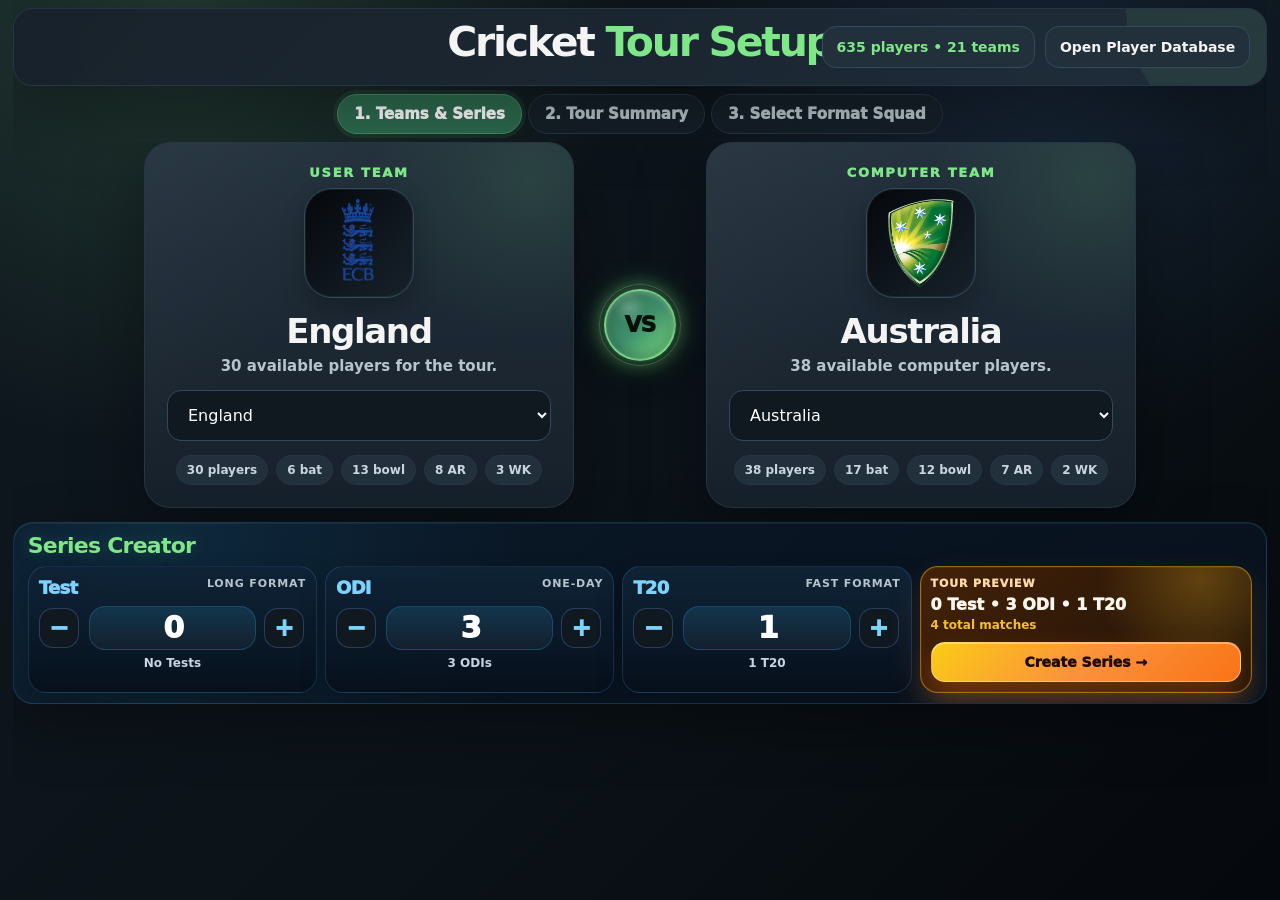
==== index.html @ 7393b74f "try" ====
<!DOCTYPE html>
<html lang="en">
<head>
  <meta charset="UTF-8" />
  <meta name="viewport" content="width=device-width, initial-scale=1.0" />
  <title>Cricket Tour Setup - JSON Ready</title>
  <link rel="stylesheet" href="tour.css?v=1042" />
</head>
<body class="app-loading main-page">
  <main class="page">
    <section class="hero">
      <div>
        <h1 class="main-hero-title">Cricket <span>Tour Setup</span></h1>
      </div>

      <div class="hero-tools">
        <div class="database-row">
          <div class="database-pill" id="databaseCount">Looking for JSON...</div>

          <button 
            type="button" 
            class="secondary compact page-link" 
            onclick="window.location.href='player-database.html'"
          >
            Open Player Database
          </button>
        </div>

        <div class="data-source" id="dataSource">
          Put data/players.json inside this frontend folder.
        </div>

        <input 
          type="file" 
          id="jsonFileInput" 
          accept="application/json,.json" 
          hidden 
          onchange="handleJsonUpload(event)"
        >
      </div>
    </section>

    <nav class="steps" aria-label="Tour setup steps">
      <span class="step active" id="stepSetup">1. Teams & Series</span>
      <span class="step" id="stepSummary">2. Tour Summary</span>
      <span class="step" id="stepSquad">3. Select Format Squad</span>
    </nav>

    <section class="screen active" id="setupScreen">
      <div class="team-grid">
        <article class="team-card" id="userTeamCard">
          <div class="team-card-inner">
            <div class="team-label">User Team</div>

            <div class="logo-frame">
              <img id="userLogo" alt="User team official cricket logo">
              <div class="logo-fallback" id="userFallback"></div>
            </div>

            <h2 id="userTeamName">Choose Team</h2>
            <p id="userTeamDetails">Select your national team for the tour.</p>
            <select id="userTeamSelect"></select>
            <div class="team-stats" id="userTeamStats"></div>
          </div>
        </article>

        <div class="vs-card"><span>VS</span></div>

        <article class="team-card"  id="computerTeamCard">
          <div class="team-card-inner">
            <div class="team-label">Computer Team</div>

            <div class="logo-frame">
              <img id="computerLogo" alt="Computer team official cricket logo">
              <div class="logo-fallback" id="computerFallback"></div>
            </div>

            <h2 id="computerTeamName">Choose Team</h2>
            <p id="computerTeamDetails">Select the computer opponent.</p>
            <select id="computerTeamSelect"></select>
            <div class="team-stats" id="computerTeamStats"></div>
          </div>
        </article>
      </div>

      <section class="panel series-panel">
        <h2>Series Creator</h2>

        <div class="series-grid series-counter-grid">
          <input type="hidden" id="tests" value="0">
          <input type="hidden" id="odis" value="3">
          <input type="hidden" id="t20s" value="1">

          <div class="counter-card test-counter">
            <div class="counter-top">
              <span>Test</span>
              <small>Long Format</small>
            </div>

            <div class="counter-control">
              <button type="button" onclick="changeSeriesCount('tests', -1)">−</button>
              <strong id="testsCount">0</strong>
              <button type="button" onclick="changeSeriesCount('tests', 1)">+</button>
            </div>

            <div class="counter-bottom" id="testsLabel">No Tests</div>
          </div>

          <div class="counter-card odi-counter">
            <div class="counter-top">
              <span>ODI</span>
              <small>One-Day</small>
            </div>

            <div class="counter-control">
              <button type="button" onclick="changeSeriesCount('odis', -1)">−</button>
              <strong id="odisCount">3</strong>
              <button type="button" onclick="changeSeriesCount('odis', 1)">+</button>
            </div>

            <div class="counter-bottom" id="odisLabel">3 ODIs</div>
          </div>

          <div class="counter-card t20-counter">
            <div class="counter-top">
              <span>T20</span>
              <small>Fast Format</small>
            </div>

            <div class="counter-control">
              <button type="button" onclick="changeSeriesCount('t20s', -1)">−</button>
              <strong id="t20sCount">1</strong>
              <button type="button" onclick="changeSeriesCount('t20s', 1)">+</button>
            </div>

            <div class="counter-bottom" id="t20sLabel">1 T20</div>
          </div>

          <div class="series-create-card">
            <div>
              <span class="series-preview-label">Tour Preview</span>
              <strong id="seriesPreviewText">0 Test • 3 ODI • 1 T20</strong>
              <small id="seriesTotalText">4 total matches</small>
            </div>

            <button type="button" onclick="createSeries()">Create Series</button>
          </div>

          <div id="setupMsg" class="message error"></div>
        </div>
      </section>
    </section>

    <section class="screen" id="squadScreen">
      <button type="button" onclick="testComputerSquadPick()">
        Test Computer Squad Pick
      </button>

      <pre id="computerSquadTestOut"></pre>
      <div class="topline">
        <div>
          <h2 id="formatSquadTitle">Select Format Squad</h2>
        </div>

        <button class="secondary" onclick="showScreen('setup')">Back to Setup</button>
      </div>

      <section class="panel">
        <div class="squad-layout">
          <aside class="side-panel">
            <h3>Squad Rules</h3>
            <div class="chip-list">
              <div class="chip" id="selectedChip"><span>Selected</span><b>0</b></div>
              <div class="chip warn"><span>Minimum</span><b>12</b></div>
              <div class="chip good"><span>Maximum</span><b>18</b></div>
              <div class="chip" id="availableChip"><span>Available</span><b>0</b></div>
            </div>

            <div class="filters">
              <input type="text" id="searchBox" placeholder="Search player..." oninput="renderPlayerTable()">

              <select id="roleFilter" onchange="renderPlayerTable()">
                <option value="all">All roles</option>
                <option value="batsman">Batsmen</option>
                <option value="bowler">Bowlers</option>
                <option value="all-rounder">All-rounders</option>
                <option value="wicket-keeper">Wicket-keepers</option>
              </select>

              <select id="sortBy" onchange="setSquadSortFromDropdown()">
                <option value="overall">Sort by overall</option>
                <option value="batting">Sort by batting</option>
                <option value="bowling">Sort by bowling</option>
                <option value="fielding">Sort by fielding</option>
                <option value="stamina">Sort by stamina</option>
                <option value="name">Sort by name</option>
              </select>
            </div>

            <div class="actions">
              <button id="summaryBtn" onclick="finishSquad()" disabled>Save Squad</button>
              <button class="secondary" onclick="clearSquad()">Clear</button>
            </div>

            <div id="squadMsg" class="message error"></div>
          </aside>

          <div class="table-card">
            <table class="squad-table">
              <thead>
                <tr>
                  <th class="select-cell">Pick</th>

                  <th>
                    <button class="squad-sort-btn" data-squad-sort="name">
                      Player <span class="squad-sort-icon">↕</span>
                    </button>
                  </th>

                  <th>
                    <button class="squad-sort-btn" data-squad-sort="role">
                      Role <span class="squad-sort-icon">↕</span>
                    </button>
                  </th>

                  <th>
                    <button class="squad-sort-btn" data-squad-sort="batting">
                      Bat <span class="squad-sort-icon">↕</span>
                    </button>
                  </th>

                  <th>
                    <button class="squad-sort-btn" data-squad-sort="bowling">
                      Bowl <span class="squad-sort-icon">↕</span>
                    </button>
                  </th>

                  <th>
                    <button class="squad-sort-btn" data-squad-sort="fielding">
                      Field <span class="squad-sort-icon">↕</span>
                    </button>
                  </th>

                  <th>
                    <button class="squad-sort-btn" data-squad-sort="stamina">
                      Stamina <span class="squad-sort-icon">↕</span>
                    </button>
                  </th>

                  <th>
                    <button class="squad-sort-btn" data-squad-sort="fitness">
                      Fitness <span class="squad-sort-icon">↕</span>
                    </button>
                  </th>

                  <th>
                    <button class="squad-sort-btn" data-squad-sort="batStyle">
                      Bat Style <span class="squad-sort-icon">↕</span>
                    </button>
                  </th>

                  <th>
                    <button class="squad-sort-btn" data-squad-sort="bowlStyle">
                      Bowl Style <span class="squad-sort-icon">↕</span>
                    </button>
                  </th>
                </tr>
              </thead>

              <tbody id="playersTbody"></tbody>
            </table>
          </div>
        </div>
      </section>
    </section>

    <section class="screen" id="summaryScreen">
      <div class="schedule-page-header">
        <div>
          <h2>Tour Schedule</h2>
          <p id="scheduleSubTitle">Generated tour fixtures from your selected teams and formats.</p>
        </div>

        <div class="schedule-actions">
          <button class="secondary" onclick="showScreen('setup')">Back to setup</button>
          <button onclick="copyJson()">Copy Tour JSON</button>
          <button class="secondary" onclick="resetAll()">Start Over</button>
        </div>
      </div>

      <div class="tour-overview-card schedule-overview-outside">
        <div>
          <span class="overview-label">Tour</span>
          <h3 id="tourName">Tour Name</h3>
        </div>

        <div class="tour-overview-stats">
          <span id="tourTeamSummary">Teams</span>
          <span id="tourMatchSummary">Matches</span>
          <span id="tourSquadSummary">Squads</span>
        </div>
      </div>

      <section class="schedule-shell">
        <div id="scheduleList" class="schedule-list"></div>

        <details class="json-details">
          <summary>Saved Tour JSON</summary>
          <pre id="jsonOut"></pre>
        </details>

        <div id="copyMsg" class="message"></div>
      </section>
    </section>
  </main>

  <script src="tour.js?v=1042"></script>
</body>
</html>
---- tour.css ----
:root {
      --bg: #101820;
      --bg-2: #17212b;
      --panel: #17212b;
      --panel-2: #22303c;
      --panel-3: #243447;
      --border: #263544;
      --border-2: #34495e;
      --text: #f4f4f4;
      --muted: #b8c4cc;
      --accent: #7ee787;
      --accent-dark: #2d6a4f;
      --accent-hover: #40916c;
      --blue: #60a5fa;
      --cyan: #22d3ee;
      --danger: #d62828;
      --warning: #f77f00;
      --shadow: 0 24px 70px rgba(0, 0, 0, 0.35);
      --radius: 24px;
    }

    * { box-sizing: border-box; }

    body {
      margin: 0;
      font-family: Inter, ui-sans-serif, system-ui, -apple-system, BlinkMacSystemFont, "Segoe UI", Arial, Helvetica, sans-serif;
      overflow: hidden;
      background:
        radial-gradient(circle at 14% 0%, rgba(126, 231, 135, 0.16), transparent 32%),
        radial-gradient(circle at 82% 8%, rgba(96, 165, 250, 0.12), transparent 28%),
        linear-gradient(135deg, var(--bg), #0b1218 58%, #05080c);
      color: var(--text);
      height: 100vh;
    }

    button, input, select { font: inherit; }

    .page {
      width: min(1500px, 98vw);
      height: 100vh;
      margin: 0 auto;
      padding: 10px 0;
      display: flex;
      flex-direction: column;
      gap: 10px;
      overflow: hidden;
    }

    .hero {
      flex: 0 0 auto;
      display: flex;
      justify-content: space-between;
      gap: 14px;
      align-items: center;
      background: linear-gradient(135deg, rgba(23, 33, 43, 0.96), rgba(34, 48, 60, 0.82));
      border: 1px solid var(--border);
      border-radius: 20px;
      padding: 12px 16px;
      box-shadow: var(--shadow);
      margin-bottom: 0;
      overflow: hidden;
      position: relative;
    }

    .hero::after {
      content: "";
      position: absolute;
      width: 260px;
      height: 260px;
      right: -120px;
      top: -130px;
      background: rgba(126, 231, 135, 0.08);
      border-radius: 999px;
      pointer-events: none;
    }

    .hero h1 {
      margin: 0;
      font-size: clamp(28px, 3.2vw, 42px);
      line-height: 0.95;
      letter-spacing: -0.055em;
      color: var(--text);
    }

    .hero h1 span { color: var(--accent); }

    .hero p {
      margin: 5px 0 0;
      color: var(--muted);
      max-width: 820px;
      font-weight: 650;
      line-height: 1.28;
      font-size: 13px;
    }

    .database-pill {
      position: relative;
      z-index: 1;
      background: var(--panel-2);
      border: 1px solid var(--border-2);
      color: var(--accent);
      padding: 10px 13px;
      border-radius: 14px;
      font-weight: 900;
      white-space: nowrap;
      font-size: 13px;
    }

    .hero-tools {
      position: relative;
      z-index: 1;
      display: grid;
      gap: 7px;
      justify-items: end;
      min-width: 235px;
    }

    .data-source {
      display: none;
    }

    button.compact {
      padding: 9px 12px;
      border-radius: 13px;
      font-size: 12px;
    }

    .steps {
      flex: 0 0 auto;
      display: flex;
      flex-wrap: wrap;
      gap: 8px;
      margin-bottom: 0;
    }

    .step {
      background: rgba(23, 33, 43, 0.86);
      color: var(--muted);
      border: 1px solid var(--border);
      padding: 7px 11px;
      border-radius: 999px;
      font-size: 13px;
      font-weight: 850;
    }

    .step.active {
      background: var(--accent-dark);
      color: white;
      border-color: var(--accent-hover);
      box-shadow: 0 0 0 4px rgba(126, 231, 135, 0.08);
    }

    .screen { display: none; }
    .screen.active { flex: 1; min-height: 0; overflow: hidden; }

      .team-grid {
      display: grid;
      grid-template-columns: 320px 64px 320px;
      gap: 14px;
      justify-content: center;
      align-items: stretch;
      margin: 0 auto 10px;
      min-height: 0;
    }

    .team-card {
      min-height: 260px;
      max-width: 340px;
      background:
        radial-gradient(circle at 90% 10%, rgba(126, 231, 135, 0.11), transparent 32%),
        linear-gradient(180deg, rgba(34, 48, 60, 0.96), rgba(23, 33, 43, 0.98));
      border: 1px solid var(--border);
      border-radius: 18px;
      padding: 8px;
      box-shadow: var(--shadow);
      position: relative;
      overflow: hidden;
      display: flex;
      flex-direction: column;
      justify-content: center;
      text-align: center;
    }

    .team-card::before {
      content: "";
      position: absolute;
      inset: 0;
      background: linear-gradient(135deg, rgba(255, 255, 255, 0.045), transparent 42%);
      pointer-events: none;
    }

    .team-card-inner {
      position: relative;
      z-index: 1;
      display: grid;
      justify-items: center;
    }

    .team-label {
      color: var(--accent);
      font-size: 13px;
      font-weight: 950;
      text-transform: uppercase;
      letter-spacing: 0.13em;
      margin-bottom: 8px;
    }

    .logo-frame {
      width: 100px;
      height: 100px;
      border-radius: 18px;
      background: linear-gradient(135deg, #05080c, #17212b);
      border: 1px solid var(--border-2);
      display: grid;
      place-items: center;
      box-shadow: inset 0 0 0 1px rgba(126, 231, 135, 0.08), 0 10px 24px rgba(0, 0, 0, 0.24);
      margin-bottom: 8px;
      overflow: hidden;
    }

    .logo-frame img {
      max-width: 90px;
      max-height: 90px;
      object-fit: contain;
      display: block;
    }

    .logo-fallback {
      display: none;
      width: 88px;
      height: 88px;
      border-radius: 14px;
      border: 2px solid var(--accent-dark);
      background: var(--panel-2);
      color: var(--accent);
      align-items: center;
      justify-content: center;
      text-align: center;
      font-size: 18px;
      font-weight: 1000;
      letter-spacing: -0.04em;
    }

    .team-card h2 {
      margin: 0;
      font-size: 20px;
      line-height: 1;
      letter-spacing: -0.04em;
      color: var(--text);
    }

    .team-card p {
      margin: 5px 0 8px;
      color: var(--muted);
      line-height: 1.25;
      font-size: 12px;
      font-weight: 650;
    }

    .team-stats {
      display: flex;
      justify-content: center;
      flex-wrap: wrap;
      gap: 6px;
      margin-top: 10px;
    }

    .mini-stat,
    .badge {
      display: inline-flex;
      align-items: center;
      justify-content: center;
      gap: 5px;
      padding: 5px 8px;
      border-radius: 999px;
      background: var(--panel-2);
      border: 1px solid var(--border);
      color: #cbd5e1;
      font-size: 11px;
      font-weight: 850;
      white-space: nowrap;
    }

    .badge.green { background: var(--accent-dark); color: white; border-color: var(--accent-hover); }
    .badge.blue { background: #1d4ed8; color: white; border-color: #2563eb; }
    .badge.warn { background: #92400e; color: white; border-color: #b45309; }

    .vs-card {
      width: 64px;
      border-radius: 22px;
      border: 1px solid var(--border);
      background: rgba(23, 33, 43, 0.82);
      display: grid;
      place-items: center;
      box-shadow: var(--shadow);
    }

    .vs-card span {
      width: 46px;
      height: 46px;
      border-radius: 999px;
      background: var(--accent-dark);
      color: white;
      display: grid;
      place-items: center;
      font-size: 16px;
      font-weight: 1000;
      border: 1px solid var(--accent-hover);
      box-shadow: 0 10px 24px rgba(0, 0, 0, 0.26);
    }

    .panel {
      background: rgba(23, 33, 43, 0.95);
      border: 1px solid var(--border);
      border-radius: 20px;
      padding: 14px;
      box-shadow: var(--shadow);
      margin-bottom: 0;
    }

    .panel h2 {
      margin: 0;
      font-size: 24px;
      letter-spacing: -0.035em;
      color: var(--accent);
    }

    .muted { color: var(--muted); margin: 8px 0 0; font-weight: 650; line-height: 1.45; }

    .series-grid {
      display: grid;
      grid-template-columns: repeat(4, 1fr);
      gap: 10px;
      margin: 10px 0;
    }

    .format-card {
      background: var(--panel-2);
      border: 1px solid var(--border);
      border-radius: 16px;
      padding: 10px;
    }

    .format-card label {
      display: block;
      color: var(--accent);
      font-weight: 900;
      margin-bottom: 8px;
    }

    select, input[type="text"], input[type="file"] {
      width: 100%;
      padding: 12px 13px;
      border-radius: 14px;
      border: 1px solid var(--border-2);
      background: #101820;
      color: white;
      outline: none;
      font-size: 15px;
    }

    select:focus, input:focus {
      border-color: var(--accent);
      box-shadow: 0 0 0 4px rgba(126, 231, 135, 0.10);
    }

    .actions { display: flex; flex-wrap: wrap; gap: 12px; align-items: center; margin-top: 14px; }

    button {
      cursor: pointer;
      border: 1px solid var(--accent-hover);
      background: var(--accent-dark);
      color: white;
      padding: 13px 18px;
      border-radius: 16px;
      font-weight: 950;
      box-shadow: 0 12px 28px rgba(45, 106, 79, 0.25);
    }

    button:hover { background: var(--accent-hover); }
    button.secondary { background: var(--panel-2); border-color: var(--border-2); color: var(--text); box-shadow: none; }
    button.secondary:hover { background: var(--panel-3); }
    button:disabled { opacity: 0.45; cursor: not-allowed; }

    .message {
      display: none;
      margin-top: 14px;
      padding: 12px 14px;
      border-radius: 14px;
      background: var(--panel-2);
      border: 1px solid var(--border-2);
      color: var(--text);
      font-weight: 850;
    }
    .message.show { display: block; }
    .message.error { border-color: var(--danger); color: #fecaca; }

    .topline { flex: 0 0 auto; display:flex; justify-content:space-between; align-items:center; gap:12px; margin:0; padding:0 3px; }
    .topline h2 { margin:0; font-size:clamp(26px,3vw,36px); letter-spacing:-0.055em; }
    .topline p { margin:4px 0 0; color:var(--muted); font-size:13px; font-weight:650; line-height:1.25; }

    #setupScreen.active { display: grid; grid-template-rows: minmax(0, 1fr) auto; gap: 10px; }
    #squadScreen.active, #summaryScreen.active { display: flex; flex-direction: column; gap: 10px; }
    #squadScreen > .panel { flex: 1; min-height: 0; overflow: hidden; display: flex; }
    #summaryScreen > .panel { flex: 1; min-height: 0; overflow: auto; }

    .squad-layout { flex: 1; min-height: 0; display: grid; grid-template-columns: minmax(235px, 286px) minmax(0, 1fr); gap: 12px; align-items: stretch; }
    .side-panel { position: static; min-height: 0; overflow: auto; background: var(--panel-2); border: 1px solid var(--border); border-radius: 18px; padding: 14px; }
    .side-panel h3 { margin: 0; color: var(--accent); font-size: 20px; }
    .chip-list { display:grid; gap:8px; margin:10px 0; }
    .chip { display:flex; justify-content:space-between; gap:10px; align-items:center; padding:9px 11px; border-radius:13px; background:#101820; border:1px solid var(--border); color:#cbd5e1; font-weight:900; }
    .chip.good b { color: var(--accent); }
    .chip.warn b { color: #facc15; }
    .chip.bad b { color: #fecaca; }
    .filters { display:grid; gap:8px; }

    .table-card { height: 100%; min-height: 0; overflow: auto; border: 1px solid var(--border); border-radius: 18px; background: var(--panel); }
    table { width:100%; border-collapse: collapse; min-width: 0; table-layout: fixed; }
    thead { background: var(--panel-2); position: sticky; top: 0; z-index: 2; }
    th, td { padding: 8px 6px; border-bottom: 1px solid var(--border); text-align:left; vertical-align: middle; font-size:12px; line-height:1.18; overflow-wrap:anywhere; }
    th { color: var(--accent); font-weight: 950; font-size:10.5px; text-transform:uppercase; letter-spacing:.035em; }
    tbody tr:hover { background: var(--panel-3); }
    tr.selected-row { background: rgba(45, 106, 79, 0.34); }
    .select-cell { width: 44px; text-align: center; }
    .select-cell input { width:18px; height:18px; accent-color: var(--accent-dark); cursor:pointer; }
    th:nth-child(2), td:nth-child(2) { width: 22%; }
    th:nth-child(3), td:nth-child(3) { width: 10%; }
    th:nth-child(4), td:nth-child(4),
    th:nth-child(5), td:nth-child(5),
    th:nth-child(6), td:nth-child(6),
    th:nth-child(7), td:nth-child(7),
    th:nth-child(8), td:nth-child(8) { width: 7%; text-align:center; }
    th:nth-child(9), td:nth-child(9),
    th:nth-child(10), td:nth-child(10) { width: 10%; text-align:center; }
    .player-name { color: var(--accent); font-weight: 950; display:block; }
    .tiny { color: var(--muted); font-size: 10.5px; font-weight: 750; margin-top: 3px; line-height:1.2; }
    .role-badge { width: 100%; justify-content:center; white-space:normal; line-height:1.05; }

    .stat-cell { text-align:center; }
    .rating-card {
      display: inline-grid;
      place-items: center;
      min-width: 48px;
      height: 34px;
      margin: 0 auto;
      padding: 0 8px;
      border-radius: 13px;
      background: linear-gradient(180deg, rgba(16, 24, 32, .98), rgba(5, 8, 12, .98));
      border: 1px solid var(--border-2);
      box-shadow: inset 0 1px 0 rgba(255,255,255,.06), 0 8px 18px rgba(0,0,0,.20);
    }
    .rating-number {
      display:block;
      font-weight:1000;
      font-size:16px;
      line-height:1;
      letter-spacing:-.05em;
      text-shadow: 0 1px 10px rgba(0,0,0,.35);
    }
    .rating-card.elite { border-color: rgba(126, 231, 135, .75); background: linear-gradient(180deg, rgba(45,106,79,.55), rgba(16,24,32,.95)); }
    .rating-card.elite .rating-number { color: #b7ffbf; }
    .rating-card.high { border-color: rgba(126, 231, 135, .48); }
    .rating-card.high .rating-number { color: var(--accent); }
    .rating-card.mid { border-color: rgba(250, 204, 21, .48); }
    .rating-card.mid .rating-number { color: #facc15; }
    .rating-card.low { border-color: rgba(254, 202, 202, .40); }
    .rating-card.low .rating-number { color: #fecaca; }

    .playstyle-pill { display:inline-flex; align-items:center; justify-content:center; width:100%; max-width:118px; min-height:26px; padding:4px 7px; border-radius:999px; font-size:10.5px; line-height:1.12; font-weight:900; color:white; white-space:normal; overflow-wrap:anywhere; text-align:center; }
    .ps-slogger { background:#d62828; } .ps-balanced { background:#2d6a4f; } .ps-anchor { background:#1d4ed8; } .ps-finisher { background:#f77f00; } .ps-runner { background:#0891b2; } .ps-pinch { background:#c026d3; } .ps-wall { background:#475569; } .ps-swing { background:#38bdf8;color:#08111f; } .ps-hitdeck { background:#92400e; } .ps-shortball { background:#7c3aed; } .ps-death { background:#7f1d1d; } .ps-classical { background:#4338ca; } .ps-flat { background:#65a30d; } .ps-mystery { background:#9333ea; } .ps-containment { background:#0f766e; } .ps-wicketkeeper { background:#0d9488; } .ps-none { background:#334155; }

    .summary-grid { display:grid; grid-template-columns: 1fr 1fr; gap: 12px; }

/* Page navigation links */
.page-link,
.back-link {
  display: inline-flex;
  align-items: center;
  justify-content: center;
  text-decoration: none;
  border: 1px solid var(--border-2);
  background: var(--panel-2);
  color: var(--text);
  box-shadow: none;
  font-weight: 950;
}

.page-link:hover,
.back-link:hover {
  background: var(--panel-3);
}



/* Make squad table text easier to read */
#playersTbody .player-name {
  font-size: 15px;
  font-weight: 1000;
  line-height: 1.15;
  color: var(--accent);
}

#playersTbody .tiny {
  font-size: 12px;
  font-weight: 800;
  line-height: 1.3;
  color: #cbd5e1;
  margin-top: 5px;
}

/* Make role badge bigger */
#playersTbody .role-badge {
  font-size: 12px;
  font-weight: 950;
  padding: 7px 9px;
  min-height: 30px;
}

/* Make Bat Style and Bowl Style pills bigger */
#playersTbody .playstyle-pill {
  font-size: 12px;
  font-weight: 950;
  min-height: 32px;
  max-width: 145px;
  padding: 6px 10px;
  line-height: 1.15;
}

/* Make rating numbers slightly clearer */
#playersTbody .rating-card {
  min-width: 52px;
  height: 36px;
}

#playersTbody .rating-number {
  font-size: 17px;
}

/* Give table rows a little more breathing room */
#playersTbody td {
  padding-top: 10px;
  padding-bottom: 10px;
}

#playersTbody th:nth-child(9),
#playersTbody td:nth-child(9),
#playersTbody th:nth-child(10),
#playersTbody td:nth-child(10) {
  width: 13%;
}

/* BIGGER SQUAD TABLE TEXT */
#playersTbody td {
  font-size: 16px;
  padding-top: 14px;
  padding-bottom: 14px;
}

/* Player name */
#playersTbody .player-name {
  font-size: 20px;
  font-weight: 1000;
  line-height: 1.2;
  color: var(--accent);
}

/* Hand + bowling type line */
#playersTbody .tiny {
  font-size: 15px;
  font-weight: 850;
  line-height: 1.35;
  color: #d6e2ea;
  margin-top: 6px;
}

/* Role badge */
#playersTbody .role-badge {
  font-size: 15px;
  font-weight: 1000;
  padding: 9px 12px;
  min-height: 38px;
}

/* Bat / Bowl style pills */
#playersTbody .playstyle-pill {
  font-size: 15px;
  font-weight: 1000;
  min-height: 42px;
  max-width: 180px;
  padding: 8px 12px;
  line-height: 1.2;
}

/* Rating number boxes */
#playersTbody .rating-card {
  min-width: 58px;
  height: 42px;
}

#playersTbody .rating-number {
  font-size: 21px;
}

/* Make table header easier to read too */
thead th {
  font-size: 13px;
}

/* Give Player, Bat Style, Bowl Style more room */
th:nth-child(2),
td:nth-child(2) {
  width: 25%;
}

th:nth-child(9),
td:nth-child(9),
th:nth-child(10),
td:nth-child(10) {
  width: 13%;
}



/* FIT SQUAD TABLE TO SCREEN WIDTH AFTER USING ACRONYMS */

.table-card table {
  width: 100% !important;
  min-width: 0 !important;
  table-layout: fixed !important;
}

/* Column widths */
th:nth-child(1),
td:nth-child(1) {
  width: 5% !important;
}

th:nth-child(2),
td:nth-child(2) {
  width: 25% !important;
}

th:nth-child(3),
td:nth-child(3) {
  width: 12% !important;
}

th:nth-child(4),
td:nth-child(4),
th:nth-child(5),
td:nth-child(5),
th:nth-child(6),
td:nth-child(6),
th:nth-child(7),
td:nth-child(7),
th:nth-child(8),
td:nth-child(8) {
  width: 8% !important;
}

th:nth-child(9),
td:nth-child(9),
th:nth-child(10),
td:nth-child(10) {
  width: 9% !important;
}

/* Keep acronyms compact */
#playersTbody .playstyle-pill {
  width: auto !important;
  max-width: 80px !important;
  min-width: 58px !important;
  min-height: 34px !important;
  font-size: 15px !important;
  padding: 7px 8px !important;
  white-space: nowrap !important;
}

/* Keep player name readable but not huge */
#playersTbody .player-name {
  font-size: 18px !important;
}

#playersTbody .tiny {
  font-size: 13px !important;
}

/* Make rating cards fit better */
#playersTbody .rating-card {
  min-width: 48px !important;
  height: 38px !important;
}

#playersTbody .rating-number {
  font-size: 20px !important;
}

/* Prevent long text from forcing table wider */
td,
th {
  overflow: hidden !important;
  text-overflow: ellipsis !important;
}

/* Let player detail line wrap normally */
#playersTbody td:nth-child(2) {
  overflow: visible !important;
  text-overflow: unset !important;
}

#playersTbody .tiny {
  white-space: normal !important;
}


/* Reorganized squad table: less sideways scroll */

.squad-table {
  width: 100% !important;
  min-width: 0 !important;
  table-layout: fixed !important;
}

.squad-table th:nth-child(1),
.squad-table td:nth-child(1) {
  width: 6% !important;
}

.squad-table th:nth-child(2),
.squad-table td:nth-child(2) {
  width: 32% !important;
}

.squad-table th:nth-child(3),
.squad-table td:nth-child(3) {
  width: 14% !important;
}

.squad-table th:nth-child(4),
.squad-table td:nth-child(4) {
  width: 34% !important;
}

.squad-table th:nth-child(5),
.squad-table td:nth-child(5) {
  width: 14% !important;
}

.player-info-cell {
  overflow: visible !important;
}

.ratings-pack {
  display: flex;
  flex-wrap: wrap;
  gap: 7px;
  align-items: center;
}

.rating-mini {
  display: grid;
  gap: 3px;
  justify-items: center;
  min-width: 54px;
}

.rating-mini span {
  color: var(--muted);
  font-size: 12px;
  font-weight: 950;
  text-transform: uppercase;
}

.style-pack {
  display: flex;
  flex-wrap: wrap;
  gap: 7px;
  justify-content: center;
}

.style-pack .playstyle-pill {
  width: auto !important;
  min-width: 64px !important;
  max-width: 90px !important;
  white-space: nowrap !important;
}

/* Sort buttons like database page */

.squad-sort-btn {
  width: 100%;
  background: none;
  border: none;
  box-shadow: none;
  padding: 0;
  color: var(--accent);
  font-size: 13px;
  font-weight: 1000;
  text-transform: uppercase;
  letter-spacing: 0.035em;
  cursor: pointer;
  display: flex;
  align-items: center;
  gap: 4px;
}

.squad-sort-btn:hover {
  color: white;
  background: none;
}

.squad-sort-btn.active {
  color: white;
}

.squad-sort-icon {
  color: var(--muted);
  font-size: 13px;
}

.squad-sort-btn.active .squad-sort-icon {
  color: white;
}

/* Remove old forced sideways width */

.table-card table {
  min-width: 0 !important;
}

/* Squad table sort buttons */

.squad-sort-btn {
  width: 100%;
  background: none !important;
  border: none !important;
  box-shadow: none !important;
  padding: 0 !important;
  color: var(--accent) !important;
  font-size: 13px !important;
  font-weight: 1000 !important;
  text-transform: uppercase;
  letter-spacing: 0.035em;
  cursor: pointer;
  display: flex;
  align-items: center;
  justify-content: center;
  gap: 4px;
}

.squad-sort-btn:hover {
  color: white !important;
  background: none !important;
}

.squad-sort-btn.active {
  color: white !important;
}

.squad-sort-icon {
  color: var(--muted);
  font-size: 13px;
}

.squad-sort-btn.active .squad-sort-icon {
  color: white;
}

/* Keep 10 columns but reduce sideways scroll */

.squad-table {
  width: 100% !important;
  min-width: 0 !important;
  table-layout: fixed !important;
}

.squad-table th:nth-child(1),
.squad-table td:nth-child(1) {
  width: 5% !important;
}

.squad-table th:nth-child(2),
.squad-table td:nth-child(2) {
  width: 25% !important;
}

.squad-table th:nth-child(3),
.squad-table td:nth-child(3) {
  width: 10% !important;
}

.squad-table th:nth-child(4),
.squad-table td:nth-child(4),
.squad-table th:nth-child(5),
.squad-table td:nth-child(5),
.squad-table th:nth-child(6),
.squad-table td:nth-child(6),
.squad-table th:nth-child(7),
.squad-table td:nth-child(7),
.squad-table th:nth-child(8),
.squad-table td:nth-child(8) {
  width: 7% !important;
}

.squad-table th:nth-child(9),
.squad-table td:nth-child(9),
.squad-table th:nth-child(10),
.squad-table td:nth-child(10) {
  width: 9% !important;
}

.squad-table td,
.squad-table th {
  overflow: hidden !important;
  text-overflow: ellipsis !important;
}

.squad-table td:nth-child(2) {
  overflow: visible !important;
  text-overflow: unset !important;
}

#playersTbody .playstyle-pill {
  width: auto !important;
  min-width: 58px !important;
  max-width: 85px !important;
  white-space: nowrap !important;
}


/* FINAL OVERRIDE: BIGGER TEAM CARDS THAT ACTUALLY SHOW */

body {
  overflow-y: auto !important;
  height: auto !important;
  min-height: 100vh !important;
}

.page {
  height: auto !important;
  min-height: 100vh !important;
  overflow: visible !important;
}

.screen.active {
  overflow: visible !important;
}

#setupScreen.active {
  display: flex !important;
  flex-direction: column !important;
  gap: 14px !important;
}

.team-grid {
  display: grid !important;
  grid-template-columns: 430px 84px 430px !important;
  gap: 24px !important;
  justify-content: center !important;
  align-items: stretch !important;
  margin: 0 auto 14px !important;
  width: 100% !important;
}

.team-card {
  min-height: 340px !important;
  max-width: 430px !important;
  width: 430px !important;
  padding: 22px !important;
  border-radius: 26px !important;
}

.logo-frame {
  width: 110px !important;
  height: 110px !important;
  border-radius: 28px !important;
  margin-bottom: 16px !important;
}

.logo-frame img {
  max-width: 88px !important;
  max-height: 88px !important;
  object-fit: contain !important;
}

.logo-fallback {
  width: 84px !important;
  height: 84px !important;
  font-size: 28px !important;
}

.team-card h2 {
  font-size: 34px !important;
}

.team-card p {
  font-size: 15px !important;
  margin: 9px 0 14px !important;
}

.team-card select {
  padding: 14px 16px !important;
  font-size: 16px !important;
}

.team-stats {
  margin-top: 14px !important;
  gap: 8px !important;
}

.mini-stat {
  font-size: 12px !important;
  padding: 7px 10px !important;
}

.vs-card {
  width: 84px !important;
  border-radius: 28px !important;
}

.vs-card span {
  width: 62px !important;
  height: 62px !important;
  font-size: 21px !important;
}

/* Mobile fallback */
@media (max-width: 1000px) {
  .team-grid {
    grid-template-columns: 1fr !important;
    max-width: 430px !important;
  }

  .team-card {
    width: 100% !important;
    max-width: 430px !important;
  }

  .vs-card {
    width: 100% !important;
    min-height: 70px !important;
  }
}

/* Count and database button side by side */

.database-row {
  display: flex;
  align-items: center;
  justify-content: flex-end;
  gap: 10px;
  width: 100%;
}

.database-row .database-pill {
  white-space: nowrap;
}

.database-row .page-link {
  white-space: nowrap;
}


/* VS should only be the circle, no outer box */

.vs-card {
  width: 84px !important;
  min-height: auto !important;
  border: none !important;
  background: transparent !important;
  box-shadow: none !important;
  border-radius: 0 !important;
  display: grid !important;
  place-items: center !important;
  padding: 0 !important;
}

.vs-card span {
  width: 62px !important;
  height: 62px !important;
  border-radius: 999px !important;
  background: var(--accent-dark) !important;
  color: white !important;
  display: grid !important;
  place-items: center !important;
  font-size: 21px !important;
  font-weight: 1000 !important;
  border: 1px solid var(--accent-hover) !important;
  box-shadow: 0 12px 28px rgba(0, 0, 0, 0.26) !important;
}

/* Center align setup steps */

.steps {
  justify-content: center !important;
  align-items: center !important;
  text-align: center !important;
  width: 100% !important;
}

.step {
  text-align: center !important;
  font-size: 15px !important;
  padding: 10px 16px !important;
  font-weight: 950 !important;
}


/* Make player count and database button same size */

.database-row {
  display: flex !important;
  align-items: center !important;
  justify-content: flex-end !important;
  gap: 10px !important;
  width: 100% !important;
}

.database-pill,
.database-row .page-link,
.database-row button {
  height: 42px !important;
  min-height: 42px !important;
  padding: 0 14px !important;
  border-radius: 14px !important;
  font-size: 14px !important;
  font-weight: 900 !important;
  display: inline-flex !important;
  align-items: center !important;
  justify-content: center !important;
  white-space: nowrap !important;
  line-height: 1 !important;
  margin: 0 !important;
}

.database-pill {
  background: var(--panel-2) !important;
  border: 1px solid var(--border-2) !important;
  color: var(--accent) !important;
}

.database-row .page-link,
.database-row button {
  background: var(--panel-2) !important;
  border: 1px solid var(--border-2) !important;
  color: var(--text) !important;
  box-shadow: none !important;
}

.database-row .page-link:hover,
.database-row button:hover {
  background: var(--panel-3) !important;
}

/* Center only the Cricket Tour Setup title */

.hero h1 {
  text-align: center !important;
}

/* Center only the main Cricket Tour Setup title across the full header */

.hero {
  position: relative !important;
  padding-top: 66px !important;
}

.main-hero-title {
  position: absolute !important;
  top: 14px !important;
  left: 50% !important;
  transform: translateX(-50%) !important;
  text-align: center !important;
  width: max-content !important;
  margin: 0 !important;
  white-space: nowrap !important;
}

/* Fix centered title without pushing buttons to a new line */

.hero {
  position: relative !important;
  padding: 12px 16px !important;
  display: flex !important;
  justify-content: space-between !important;
  align-items: center !important;
}

/* Only push the left paragraph down, not the right buttons */
.hero > div:first-child {
  padding-top: 52px !important;
}

/* Center only Cricket Tour Setup */
.main-hero-title {
  position: absolute !important;
  top: 14px !important;
  left: 50% !important;
  transform: translateX(-50%) !important;
  text-align: center !important;
  width: max-content !important;
  margin: 0 !important;
  white-space: nowrap !important;
}

/* Keep player count and database button side by side */
.hero-tools {
  min-width: 360px !important;
  display: grid !important;
  justify-items: end !important;
  align-self: center !important;
}

.database-row {
  display: flex !important;
  flex-direction: row !important;
  align-items: center !important;
  justify-content: flex-end !important;
  gap: 10px !important;
  white-space: nowrap !important;
}

.database-row .database-pill,
.database-row .page-link,
.database-row button {
  white-space: nowrap !important;
}

.vs-card span {
  box-shadow: 0 0 24px rgba(126, 231, 135, 0.35);
}

/* Cooler Series Creator box only */

.series-panel {
  position: relative;
  overflow: hidden;
  border: 1px solid rgba(126, 231, 135, 0.28) !important;
  background:
    radial-gradient(circle at 12% 10%, rgba(126, 231, 135, 0.12), transparent 30%),
    radial-gradient(circle at 88% 15%, rgba(96, 165, 250, 0.12), transparent 30%),
    linear-gradient(135deg, rgba(23, 33, 43, 0.98), rgba(16, 24, 32, 0.98)) !important;
  box-shadow:
    0 22px 60px rgba(0, 0, 0, 0.32),
    inset 0 1px 0 rgba(255, 255, 255, 0.05) !important;
}

.series-panel::before {
  content: "";
  position: absolute;
  inset: 0;
  background:
    linear-gradient(90deg, transparent, rgba(126, 231, 135, 0.12), transparent);
  transform: translateX(-100%);
  animation: seriesShine 5s ease-in-out infinite;
  pointer-events: none;
}

.series-panel::after {
  content: "";
  position: center;
  top: 0;
  left: 18px;
  right: 18px;
  height: 3px;
  border-radius: 999px;
  background: linear-gradient(90deg, transparent, var(--accent), #60a5fa, transparent);
  opacity: 0.9;
}

.series-panel h2 {
  position: relative;
  z-index: 1;
  font-size: 26px !important;
  text-shadow: 0 0 18px rgba(126, 231, 135, 0.22);
}

.series-panel .series-grid {
  position: relative;
  z-index: 1;
}

.series-panel .format-card {
  position: relative;
  overflow: hidden;
  background:
    linear-gradient(180deg, rgba(34, 48, 60, 0.96), rgba(16, 24, 32, 0.98)) !important;
  border: 1px solid rgba(126, 231, 135, 0.22) !important;
  box-shadow:
    inset 0 1px 0 rgba(255, 255, 255, 0.04),
    0 12px 26px rgba(0, 0, 0, 0.22);
  transition: transform 0.18s ease, border-color 0.18s ease, box-shadow 0.18s ease;
}

.series-panel .format-card:hover {
  transform: translateY(-2px);
  border-color: rgba(126, 231, 135, 0.55) !important;
  box-shadow:
    0 0 0 4px rgba(126, 231, 135, 0.07),
    0 16px 32px rgba(0, 0, 0, 0.28);
}

.series-panel .format-card label {
  color: var(--accent) !important;
  letter-spacing: 0.08em;
}

.series-panel .format-card select {
  background: #0b1117 !important;
  border-color: rgba(126, 231, 135, 0.22) !important;
  font-weight: 850;
}

.series-panel .actions button {
  background:
    linear-gradient(135deg, var(--accent-dark), var(--accent-hover)) !important;
  border-color: rgba(126, 231, 135, 0.75) !important;
  box-shadow:
    0 14px 30px rgba(45, 106, 79, 0.35),
    0 0 0 4px rgba(126, 231, 135, 0.08) !important;
}

.series-panel .actions button:hover {
  transform: translateY(-1px);
  box-shadow:
    0 18px 36px rgba(45, 106, 79, 0.42),
    0 0 0 5px rgba(126, 231, 135, 0.11) !important;
}

@keyframes seriesShine {
  0% {
    transform: translateX(-100%);
    opacity: 0;
  }

  35% {
    opacity: 1;
  }

  70% {
    transform: translateX(100%);
    opacity: 0;
  }

  100% {
    transform: translateX(100%);
    opacity: 0;
  }
}

/* Cooler VS circle only */

.vs-card {
  border: none !important;
  background: transparent !important;
  box-shadow: none !important;
  display: grid !important;
  place-items: center !important;
  padding: 0 !important;
}

.vs-card span {
  position: relative !important;
  width: 72px !important;
  height: 72px !important;
  border-radius: 999px !important;
  background:
    radial-gradient(circle at 35% 25%, rgba(255, 255, 255, 0.22), transparent 24%),
    linear-gradient(135deg, #2d6a4f, #40916c, #7ee787) !important;
  color: #06110b !important;
  display: grid !important;
  place-items: center !important;
  font-size: 22px !important;
  font-weight: 1000 !important;
  letter-spacing: -0.04em !important;
  border: 2px solid rgba(126, 231, 135, 0.75) !important;
  box-shadow:
    0 0 18px rgba(126, 231, 135, 0.42),
    0 0 40px rgba(126, 231, 135, 0.20),
    0 16px 32px rgba(0, 0, 0, 0.35),
    inset 0 2px 5px rgba(255, 255, 255, 0.25),
    inset 0 -5px 12px rgba(0, 0, 0, 0.22) !important;
  animation: vsPulse 2.4s ease-in-out infinite;
}

.vs-card span::before {
  content: "";
  position: absolute;
  inset: -7px;
  border-radius: 999px;
  border: 1px solid rgba(126, 231, 135, 0.28);
  box-shadow: 0 0 22px rgba(126, 231, 135, 0.18);
}

.vs-card span::after {
  content: "";
  position: absolute;
  width: 34px;
  height: 8px;
  top: 13px;
  left: 16px;
  border-radius: 999px;
  background: rgba(255, 255, 255, 0.28);
  transform: rotate(-18deg);
}

@keyframes vsPulse {
  0%, 100% {
    transform: scale(1);
    box-shadow:
      0 0 18px rgba(126, 231, 135, 0.42),
      0 0 40px rgba(126, 231, 135, 0.20),
      0 16px 32px rgba(0, 0, 0, 0.35),
      inset 0 2px 5px rgba(255, 255, 255, 0.25),
      inset 0 -5px 12px rgba(0, 0, 0, 0.22);
  }

  50% {
    transform: scale(1.06);
    box-shadow:
      0 0 26px rgba(126, 231, 135, 0.62),
      0 0 58px rgba(126, 231, 135, 0.28),
      0 18px 36px rgba(0, 0, 0, 0.42),
      inset 0 2px 5px rgba(255, 255, 255, 0.28),
      inset 0 -5px 12px rgba(0, 0, 0, 0.25);
  }
}

/* Remove inner line/highlight from VS circle */
.vs-card span::after {
  display: none !important;
}

/* Team change premium animation */

.team-card.team-changed {
  animation: teamCardGlow 0.75s ease;
}

.logo-frame img.logo-fade-in {
  animation: logoFadeIn 0.5s ease;
}

.team-stats.stats-smooth {
  animation: statsSmoothIn 0.45s ease;
}

@keyframes teamCardGlow {
  0% {
    box-shadow:
      0 0 0 rgba(126, 231, 135, 0),
      var(--shadow);
    border-color: var(--border);
    transform: scale(1);
  }

  35% {
    box-shadow:
      0 0 0 5px rgba(126, 231, 135, 0.15),
      0 0 38px rgba(126, 231, 135, 0.32),
      var(--shadow);
    border-color: rgba(126, 231, 135, 0.75);
    transform: scale(1.018);
  }

  100% {
    box-shadow:
      0 0 0 rgba(126, 231, 135, 0),
      var(--shadow);
    border-color: var(--border);
    transform: scale(1);
  }
}

@keyframes logoFadeIn {
  0% {
    opacity: 0;
    transform: scale(0.84) rotate(-4deg);
    filter: blur(2px);
  }

  100% {
    opacity: 1;
    transform: scale(1) rotate(0deg);
    filter: blur(0);
  }
}

@keyframes statsSmoothIn {
  0% {
    opacity: 0;
    transform: translateY(8px);
  }

  100% {
    opacity: 1;
    transform: translateY(0);
  }
}

/* Show Cricket Tour Setup header only on main setup page */

body.sub-page .hero {
  display: none !important;
}

/* Squad picker: no whole-page scroll, only inner panels scroll */

body.squad-page {
  height: 100vh !important;
  overflow: hidden !important;
}

body.squad-page .page {
  height: 100vh !important;
  overflow: hidden !important;
  display: flex !important;
  flex-direction: column !important;
}

body.squad-page .steps {
  flex: 0 0 auto !important;
}

body.squad-page #squadScreen.active {
  flex: 1 1 auto !important;
  min-height: 0 !important;
  overflow: hidden !important;
  display: flex !important;
  flex-direction: column !important;
}

body.squad-page .topline {
  flex: 0 0 auto !important;
}

body.squad-page #squadScreen > .panel {
  flex: 1 1 auto !important;
  min-height: 0 !important;
  overflow: hidden !important;
  display: flex !important;
}

body.squad-page .squad-layout {
  flex: 1 1 auto !important;
  min-height: 0 !important;
  height: 100% !important;
  overflow: hidden !important;
}

/* Left rules/filter panel scrolls inside */
body.squad-page .side-panel {
  max-height: 100% !important;
  overflow-y: auto !important;
  overflow-x: hidden !important;
}

/* Right player table scrolls inside */
body.squad-page .table-card {
  height: 100% !important;
  min-height: 0 !important;
  overflow: auto !important;
}

/* Keep table header visible while scrolling */
body.squad-page .table-card thead {
  position: sticky !important;
  top: 0 !important;
  z-index: 5 !important;
}

/* New Tour Schedule Summary Page */

body.summary-page {
  height: 100vh !important;
  overflow: hidden !important;
}

body.summary-page .page {
  height: 100vh !important;
  overflow: hidden !important;
  display: flex !important;
  flex-direction: column !important;
}

body.summary-page #summaryScreen.active {
  flex: 1 1 auto !important;
  min-height: 0 !important;
  overflow: hidden !important;
  display: flex !important;
  flex-direction: column !important;
  gap: 12px !important;
}

.schedule-page-header {
  flex: 0 0 auto;
  display: flex;
  justify-content: space-between;
  align-items: center;
  gap: 14px;
  padding: 0 4px;
}

.schedule-page-header h2 {
  margin: 0;
  font-size: 34px;
  letter-spacing: -0.055em;
  color: var(--text);
}

.schedule-page-header p {
  margin: 5px 0 0;
  color: var(--muted);
  font-size: 13px;
  font-weight: 700;
}

.schedule-actions {
  display: flex;
  gap: 10px;
  flex-wrap: wrap;
  justify-content: flex-end;
}

.schedule-shell {
  flex: 1 1 auto;
  min-height: 0;
  overflow-y: auto;
  overflow-x: hidden;
  background:
    radial-gradient(circle at 14% 0%, rgba(126, 231, 135, 0.10), transparent 32%),
    linear-gradient(180deg, rgba(23, 33, 43, 0.96), rgba(16, 24, 32, 0.98));
  border: 1px solid var(--border);
  border-radius: 22px;
  padding: 16px;
  box-shadow: var(--shadow);
}

.tour-overview-card {
  position: sticky;
  top: 0;
  z-index: 5;
  background:
    linear-gradient(135deg, rgba(34, 48, 60, 0.98), rgba(16, 24, 32, 0.98));
  border: 1px solid rgba(126, 231, 135, 0.25);
  border-radius: 18px;
  padding: 14px;
  margin-bottom: 16px;
  display: flex;
  justify-content: space-between;
  gap: 14px;
  align-items: center;
  box-shadow: 0 16px 36px rgba(0, 0, 0, 0.28);
}

.overview-label {
  color: var(--accent);
  font-size: 11px;
  font-weight: 1000;
  text-transform: uppercase;
  letter-spacing: 0.12em;
}

.tour-overview-card h3 {
  margin: 4px 0 0;
  font-size: 24px;
  letter-spacing: -0.04em;
}

.tour-overview-stats {
  display: flex;
  flex-wrap: wrap;
  gap: 8px;
  justify-content: flex-end;
}

.tour-overview-stats span {
  background: #101820;
  border: 1px solid var(--border-2);
  color: #cbd5e1;
  padding: 7px 10px;
  border-radius: 999px;
  font-size: 12px;
  font-weight: 900;
  white-space: nowrap;
}

.schedule-list {
  display: grid;
  gap: 18px;
}

.schedule-day {
  display: grid;
  gap: 10px;
}

.schedule-date {
  position: sticky;
  top: 86px;
  z-index: 4;
  background: #05080c;
  border: 1px solid rgba(126, 231, 135, 0.22);
  color: var(--accent);
  padding: 9px 12px;
  border-radius: 12px;
  font-size: 13px;
  font-weight: 1000;
  letter-spacing: 0.08em;
  text-transform: uppercase;
}

.schedule-series-name {
  color: var(--text);
  font-size: 15px;
  font-weight: 1000;
  margin: 4px 0 0;
}

.schedule-match-card {
  background:
    linear-gradient(180deg, rgba(34, 48, 60, 0.92), rgba(23, 33, 43, 0.98));
  border: 1px solid var(--border);
  border-radius: 16px;
  padding: 13px;
  display: grid;
  grid-template-columns: 1fr auto;
  gap: 12px;
  align-items: center;
  transition: transform 0.18s ease, border-color 0.18s ease, box-shadow 0.18s ease;
}

.schedule-match-card:hover {
  transform: translateY(-2px);
  border-color: rgba(126, 231, 135, 0.42);
  box-shadow: 0 14px 32px rgba(0, 0, 0, 0.28);
}

.match-title {
  color: white;
  font-size: 17px;
  font-weight: 1000;
  margin-bottom: 5px;
}

.match-venue {
  color: #cbd5e1;
  font-size: 13px;
  font-weight: 750;
  margin-bottom: 6px;
}

.match-local-time {
  color: var(--accent);
  font-size: 14px;
  font-weight: 1000;
}

.match-gmt-time {
  color: var(--muted);
  font-size: 12px;
  font-weight: 750;
  margin-top: 3px;
}

.match-format-pill {
  justify-self: end;
  background: var(--accent-dark);
  border: 1px solid var(--accent-hover);
  color: white;
  padding: 8px 10px;
  border-radius: 999px;
  font-size: 12px;
  font-weight: 1000;
  white-space: nowrap;
}

.match-format-pill.test {
  background: #1d4ed8;
  border-color: #2563eb;
}

.match-format-pill.odi {
  background: #2d6a4f;
  border-color: #40916c;
}

.match-format-pill.t20 {
  background: #7c3aed;
  border-color: #8b5cf6;
}

.json-details {
  margin-top: 18px;
  background: #101820;
  border: 1px solid var(--border);
  border-radius: 16px;
  padding: 12px;
}

.json-details summary {
  cursor: pointer;
  color: var(--accent);
  font-weight: 1000;
}

.json-details pre {
  margin-top: 12px;
}

@media (max-width: 850px) {
  .schedule-page-header,
  .tour-overview-card,
  .schedule-match-card {
    grid-template-columns: 1fr;
    flex-direction: column;
    align-items: flex-start;
  }

  .match-format-pill {
    justify-self: start;
  }

  .schedule-actions {
    justify-content: flex-start;
  }
}

/* Compact side-by-side schedule cards */

.compact-match-card {
  display: grid !important;
  grid-template-columns: minmax(260px, 1.6fr) minmax(210px, 0.9fr) 74px !important;
  align-items: center !important;
  gap: 12px !important;
  padding: 10px 12px !important;
}

.match-main-info {
  min-width: 0 !important;
}

.match-time-info {
  min-width: 0 !important;
  text-align: right !important;
}

.compact-match-card .match-title {
  font-size: 16px !important;
  margin-bottom: 3px !important;
  white-space: nowrap !important;
  overflow: hidden !important;
  text-overflow: ellipsis !important;
}

.compact-match-card .match-venue {
  font-size: 12px !important;
  margin-bottom: 0 !important;
  white-space: nowrap !important;
  overflow: hidden !important;
  text-overflow: ellipsis !important;
}

.compact-match-card .match-local-time {
  font-size: 13px !important;
  white-space: nowrap !important;
}

.compact-match-card .match-local-time span {
  color: #cbd5e1 !important;
  font-weight: 800 !important;
}

.compact-match-card .match-gmt-time {
  font-size: 11px !important;
  white-space: nowrap !important;
}

.compact-match-card .match-format-pill {
  justify-self: end !important;
  padding: 7px 9px !important;
  font-size: 11px !important;
}

/* Mobile fallback */
@media (max-width: 850px) {
  .compact-match-card {
    grid-template-columns: 1fr !important;
    gap: 7px !important;
  }

  .match-time-info {
    text-align: left !important;
  }

  .compact-match-card .match-title,
  .compact-match-card .match-venue,
  .compact-match-card .match-local-time,
  .compact-match-card .match-gmt-time {
    white-space: normal !important;
  }

  .compact-match-card .match-format-pill {
    justify-self: start !important;
  }
}

/* Stop flicker while saved tour is restoring */
body.app-loading .page {
  opacity: 0;
  pointer-events: none;
}

body.app-ready .page {
  opacity: 1;
  transition: opacity 0.18s ease;
}

/* Tour overview outside the scrolling schedule box */

body.summary-page #summaryScreen.active {
  display: flex !important;
  flex-direction: column !important;
  gap: 12px !important;
  overflow: hidden !important;
}

.schedule-page-header {
  flex: 0 0 auto !important;
}

.schedule-overview-outside {
  flex: 0 0 auto !important;
  position: relative !important;
  top: auto !important;
  z-index: 2 !important;
  margin-bottom: 0 !important;
}

.tour-overview-card {
  position: relative !important;
  top: auto !important;
}

.schedule-shell {
  flex: 1 1 auto !important;
  min-height: 0 !important;
  overflow-y: auto !important;
  overflow-x: hidden !important;
}

/* Date headers now stick to the top of the scroll box, not under the tour card */
.schedule-date {
  position: sticky !important;
  top: 0 !important;
  z-index: 4 !important;
}

/* Let schedule dates scroll normally */

.schedule-date {
  position: static !important;
  top: auto !important;
  z-index: auto !important;
}

/* Better compact match rows with start button */

.compact-match-card {
  display: grid !important;
  grid-template-columns: minmax(260px, 1.25fr) minmax(210px, 0.85fr) 74px 128px !important;
  align-items: center !important;
  gap: 10px !important;
  padding: 10px 12px !important;
}

.match-main-info {
  min-width: 0 !important;
}

.match-time-info {
  min-width: 0 !important;
  text-align: center !important;
  background: rgba(16, 24, 32, 0.72);
  border: 1px solid rgba(126, 231, 135, 0.12);
  border-radius: 12px;
  padding: 7px 9px;
}

.compact-match-card .match-title {
  font-size: 16px !important;
  margin-bottom: 3px !important;
  white-space: nowrap !important;
  overflow: hidden !important;
  text-overflow: ellipsis !important;
}

.compact-match-card .match-venue {
  font-size: 12px !important;
  margin-bottom: 0 !important;
  white-space: nowrap !important;
  overflow: hidden !important;
  text-overflow: ellipsis !important;
}

.compact-match-card .match-local-time {
  font-size: 13px !important;
  white-space: nowrap !important;
}

.compact-match-card .match-local-time span {
  color: #cbd5e1 !important;
  font-weight: 800 !important;
}

.compact-match-card .match-gmt-time {
  font-size: 11px !important;
  white-space: nowrap !important;
}

.compact-match-card .match-format-pill {
  justify-self: center !important;
  padding: 7px 9px !important;
  font-size: 11px !important;
}

.match-action-wrap {
  display: flex;
  justify-content: flex-end;
}

.match-action-btn {
  width: 118px;
  height: 36px;
  border-radius: 12px;
  font-size: 12px;
  font-weight: 1000;
  padding: 0 10px;
  box-shadow: none;
}

.match-action-btn.start {
  background: linear-gradient(135deg, var(--accent-dark), var(--accent-hover));
  border: 1px solid rgba(126, 231, 135, 0.7);
  color: white;
  box-shadow: 0 0 0 4px rgba(126, 231, 135, 0.08);
}

.match-action-btn.start:hover {
  transform: translateY(-1px);
  box-shadow: 0 12px 26px rgba(45, 106, 79, 0.35);
}

.match-action-btn.locked {
  background: #17212b;
  border: 1px solid var(--border-2);
  color: #94a3b8;
  cursor: not-allowed;
  opacity: 0.75;
}

.match-action-btn.completed {
  background: #1d4ed8;
  border: 1px solid #2563eb;
  color: white;
  cursor: not-allowed;
  opacity: 0.9;
}

@media (max-width: 950px) {
  .compact-match-card {
    grid-template-columns: 1fr !important;
    gap: 8px !important;
  }

  .match-time-info {
    text-align: left !important;
  }

  .compact-match-card .match-title,
  .compact-match-card .match-venue,
  .compact-match-card .match-local-time,
  .compact-match-card .match-gmt-time {
    white-space: normal !important;
  }

  .compact-match-card .match-format-pill {
    justify-self: start !important;
  }

  .match-action-wrap {
    justify-content: flex-start !important;
  }
}

/* =========================================================
   COMPACT SERIES COUNTER CREATOR
   Option 3 without extra page scroll
========================================================= */

.series-counter-grid {
  display: grid !important;
  grid-template-columns: repeat(3, minmax(160px, 1fr)) minmax(230px, 1.15fr) !important;
  gap: 10px !important;
  align-items: stretch !important;
  margin: 10px 0 0 !important;
}

.counter-card,
.series-create-card {
  min-height: 118px !important;
  border-radius: 18px !important;
  padding: 12px !important;
  background:
    radial-gradient(circle at 90% 0%, rgba(126, 231, 135, 0.10), transparent 34%),
    linear-gradient(180deg, rgba(34, 48, 60, 0.98), rgba(16, 24, 32, 0.96)) !important;
  border: 1px solid rgba(126, 231, 135, 0.16) !important;
  box-shadow: 0 14px 28px rgba(0, 0, 0, 0.20) !important;
}

.counter-top {
  display: flex !important;
  justify-content: space-between !important;
  align-items: flex-start !important;
  gap: 8px !important;
  margin-bottom: 8px !important;
}

.counter-top span {
  color: var(--accent) !important;
  font-size: 18px !important;
  font-weight: 1000 !important;
  letter-spacing: -0.04em !important;
}

.counter-top small {
  color: var(--muted) !important;
  font-size: 11px !important;
  font-weight: 850 !important;
  text-transform: uppercase !important;
  letter-spacing: 0.08em !important;
}

.counter-control {
  display: grid !important;
  grid-template-columns: 42px 1fr 42px !important;
  align-items: center !important;
  gap: 8px !important;
}

.counter-control button {
  width: 42px !important;
  height: 42px !important;
  border-radius: 14px !important;
  padding: 0 !important;
  font-size: 24px !important;
  font-weight: 1000 !important;
  line-height: 1 !important;
  display: grid !important;
  place-items: center !important;
  background: #101820 !important;
  border: 1px solid var(--border-2) !important;
  color: var(--accent) !important;
  box-shadow: none !important;
}

.counter-control button:hover {
  background: var(--accent-dark) !important;
  color: white !important;
}

.counter-control strong {
  height: 48px !important;
  border-radius: 16px !important;
  display: grid !important;
  place-items: center !important;
  background:
    linear-gradient(180deg, rgba(126, 231, 135, 0.14), rgba(255, 255, 255, 0.04)) !important;
  border: 1px solid rgba(126, 231, 135, 0.22) !important;
  color: white !important;
  font-size: 34px !important;
  font-weight: 1000 !important;
  letter-spacing: -0.08em !important;
}

.counter-bottom {
  margin-top: 8px !important;
  color: #cbd5e1 !important;
  font-size: 12px !important;
  font-weight: 900 !important;
  text-align: center !important;
}

.test-counter {
  border-color: rgba(96, 165, 250, 0.22) !important;
}

.odi-counter {
  border-color: rgba(126, 231, 135, 0.24) !important;
}

.t20-counter {
  border-color: rgba(246, 196, 83, 0.24) !important;
}

.series-create-card {
  display: flex !important;
  flex-direction: column !important;
  justify-content: space-between !important;
  gap: 10px !important;
}

.series-preview-label {
  display: block !important;
  color: var(--muted) !important;
  font-size: 11px !important;
  font-weight: 1000 !important;
  letter-spacing: 0.08em !important;
  text-transform: uppercase !important;
  margin-bottom: 5px !important;
}

.series-create-card strong {
  display: block !important;
  color: white !important;
  font-size: 16px !important;
  font-weight: 1000 !important;
  line-height: 1.2 !important;
}

.series-create-card small {
  display: block !important;
  color: var(--accent) !important;
  margin-top: 4px !important;
  font-size: 12px !important;
  font-weight: 900 !important;
}

.series-create-card button {
  width: 100% !important;
  height: 42px !important;
  border-radius: 14px !important;
  padding: 0 14px !important;
  font-size: 14px !important;
}

/* Keep setup page from growing taller */
.series-panel {
  padding-bottom: 12px !important;
}

@media (max-width: 1000px) {
  .series-counter-grid {
    grid-template-columns: repeat(2, 1fr) !important;
  }

  .series-create-card {
    grid-column: span 2 !important;
  }
}

@media (max-width: 620px) {
  .series-counter-grid {
    grid-template-columns: 1fr !important;
  }

  .series-create-card {
    grid-column: auto !important;
  }
}

/* =========================================================
   REMOVE TINY SETUP PAGE SCROLL
   Paste at very bottom of tour.css
========================================================= */

/* Only lock the main setup page, not squad or summary pages */
body.main-page {
  height: 100vh !important;
  height: 100dvh !important;
  overflow: hidden !important;
}

/* Keep the whole setup inside one screen */
body.main-page .page {
  height: 100vh !important;
  height: 100dvh !important;
  min-height: 0 !important;
  overflow: hidden !important;
  padding-top: 8px !important;
  padding-bottom: 8px !important;
  gap: 8px !important;
}

/* Slightly tighten only spacing, not team card dimensions */
body.main-page .hero {
  margin-bottom: 0 !important;
}

body.main-page .steps {
  margin-bottom: 0 !important;
  gap: 6px !important;
}

body.main-page #setupScreen.active {
  gap: 8px !important;
  overflow: hidden !important;
}

/* Keep team cards same size, just reduce outside spacing */
body.main-page .team-grid {
  margin-bottom: 6px !important;
}

/* Tighten Series Creator only */
body.main-page .series-panel {
  padding-top: 10px !important;
  padding-bottom: 10px !important;
}

body.main-page .series-panel h2 {
  font-size: 22px !important;
  margin-bottom: 0 !important;
}

body.main-page .series-counter-grid {
  margin-top: 8px !important;
  gap: 8px !important;
}

/* Slightly shorter counter cards only, not team cards */
body.main-page .counter-card,
body.main-page .series-create-card {
  min-height: 108px !important;
  padding: 10px !important;
}

body.main-page .counter-control strong {
  height: 44px !important;
  font-size: 30px !important;
}

body.main-page .counter-control button {
  width: 40px !important;
  height: 40px !important;
}

body.main-page .counter-bottom {
  margin-top: 6px !important;
}

body.main-page .series-create-card button {
  height: 40px !important;
}

/* =========================================================
   SERIES CREATOR COLOR EMPHASIS
   Create Series button becomes the main visual action
========================================================= */

/* Give the series area a cooler tone so the orange button stands out */
body.main-page .series-panel {
  background:
    radial-gradient(circle at 12% 0%, rgba(56, 189, 248, 0.10), transparent 34%),
    linear-gradient(135deg, rgba(10, 25, 41, 0.98), rgba(8, 18, 30, 0.96)) !important;
  border: 1px solid rgba(56, 189, 248, 0.18) !important;
}

/* Counter cards: cooler, quieter colors */
body.main-page .counter-card {
  background:
    linear-gradient(180deg, rgba(15, 36, 55, 0.98), rgba(7, 16, 28, 0.96)) !important;
  border: 1px solid rgba(96, 165, 250, 0.18) !important;
  box-shadow: 0 12px 26px rgba(0, 0, 0, 0.22) !important;
}

body.main-page .counter-top span {
  color: #7dd3fc !important;
}

body.main-page .counter-control strong {
  background:
    linear-gradient(180deg, rgba(56, 189, 248, 0.15), rgba(255, 255, 255, 0.04)) !important;
  border: 1px solid rgba(56, 189, 248, 0.22) !important;
}

body.main-page .counter-control button {
  color: #7dd3fc !important;
  border-color: rgba(96, 165, 250, 0.28) !important;
}

body.main-page .counter-control button:hover {
  background: #0369a1 !important;
  color: white !important;
}

/* Create card becomes the highlight */
body.main-page .series-create-card {
  background:
    radial-gradient(circle at 85% 10%, rgba(251, 191, 36, 0.26), transparent 34%),
    linear-gradient(135deg, rgba(69, 34, 8, 0.98), rgba(30, 18, 8, 0.98)) !important;
  border: 1px solid rgba(251, 191, 36, 0.48) !important;
  box-shadow:
    0 16px 34px rgba(251, 146, 60, 0.16),
    0 0 0 1px rgba(251, 191, 36, 0.08) inset !important;
}

/* Preview text in the create card */
body.main-page .series-preview-label {
  color: #fed7aa !important;
}

body.main-page .series-create-card strong {
  color: #fff7ed !important;
}

body.main-page .series-create-card small {
  color: #fbbf24 !important;
}

/* Main Create Series button */
body.main-page .series-create-card button {
  background:
    linear-gradient(135deg, #facc15, #fb923c, #f97316) !important;
  color: #1c0a00 !important;
  border: 1px solid rgba(255, 237, 213, 0.45) !important;
  box-shadow:
    0 14px 28px rgba(249, 115, 22, 0.32),
    inset 0 1px 0 rgba(255, 255, 255, 0.45) !important;
  text-shadow: none !important;
}

/* Strong hover but not laggy */
body.main-page .series-create-card button:hover {
  background:
    linear-gradient(135deg, #fde047, #fb923c, #ea580c) !important;
  color: #120600 !important;
  border-color: rgba(255, 237, 213, 0.75) !important;
  box-shadow:
    0 16px 34px rgba(249, 115, 22, 0.42),
    0 0 0 4px rgba(251, 191, 36, 0.12) !important;
}

/* Small visual cue without animation lag */
body.main-page .series-create-card button::after {
  content: " →";
  font-weight: 1000;
}
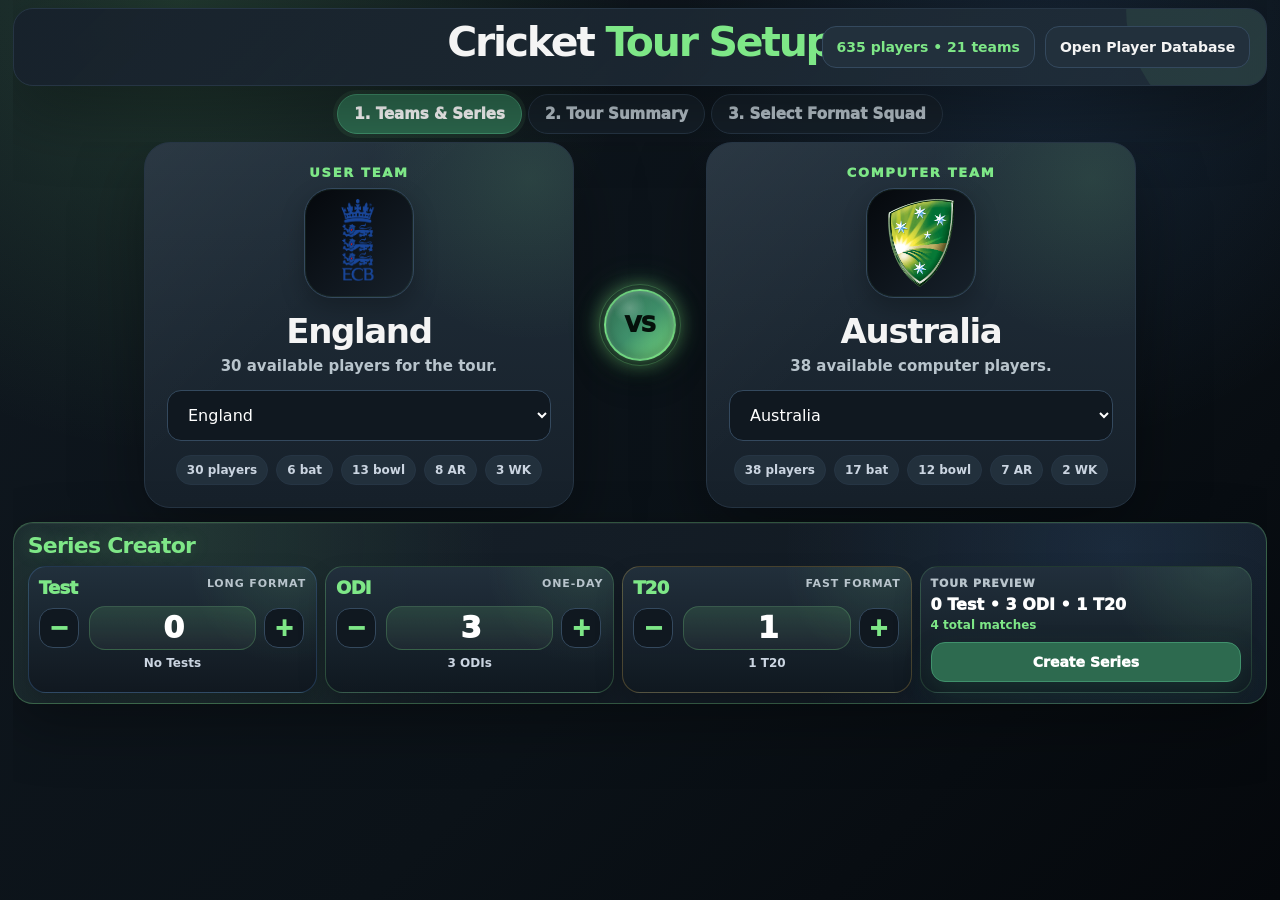
==== commit bf9bed76: "back" ====
--- a/index.html
+++ b/index.html
@@ -4,7 +4,7 @@
   <meta charset="UTF-8" />
   <meta name="viewport" content="width=device-width, initial-scale=1.0" />
   <title>Cricket Tour Setup - JSON Ready</title>
-  <link rel="stylesheet" href="tour.css?v=1042" />
+  <link rel="stylesheet" href="tour.css?v=1043" />
 </head>
 <body class="app-loading main-page">
   <main class="page">
@@ -314,6 +314,6 @@
     </section>
   </main>
 
-  <script src="tour.js?v=1042"></script>
+  <script src="tour.js?v=1043"></script>
 </body>
 </html>
--- a/tour.css
+++ b/tour.css
@@ -2353,96 +2353,3 @@
   height: 40px !important;
 }
 
-/* =========================================================
-   SERIES CREATOR COLOR EMPHASIS
-   Create Series button becomes the main visual action
-========================================================= */
-
-/* Give the series area a cooler tone so the orange button stands out */
-body.main-page .series-panel {
-  background:
-    radial-gradient(circle at 12% 0%, rgba(56, 189, 248, 0.10), transparent 34%),
-    linear-gradient(135deg, rgba(10, 25, 41, 0.98), rgba(8, 18, 30, 0.96)) !important;
-  border: 1px solid rgba(56, 189, 248, 0.18) !important;
-}
-
-/* Counter cards: cooler, quieter colors */
-body.main-page .counter-card {
-  background:
-    linear-gradient(180deg, rgba(15, 36, 55, 0.98), rgba(7, 16, 28, 0.96)) !important;
-  border: 1px solid rgba(96, 165, 250, 0.18) !important;
-  box-shadow: 0 12px 26px rgba(0, 0, 0, 0.22) !important;
-}
-
-body.main-page .counter-top span {
-  color: #7dd3fc !important;
-}
-
-body.main-page .counter-control strong {
-  background:
-    linear-gradient(180deg, rgba(56, 189, 248, 0.15), rgba(255, 255, 255, 0.04)) !important;
-  border: 1px solid rgba(56, 189, 248, 0.22) !important;
-}
-
-body.main-page .counter-control button {
-  color: #7dd3fc !important;
-  border-color: rgba(96, 165, 250, 0.28) !important;
-}
-
-body.main-page .counter-control button:hover {
-  background: #0369a1 !important;
-  color: white !important;
-}
-
-/* Create card becomes the highlight */
-body.main-page .series-create-card {
-  background:
-    radial-gradient(circle at 85% 10%, rgba(251, 191, 36, 0.26), transparent 34%),
-    linear-gradient(135deg, rgba(69, 34, 8, 0.98), rgba(30, 18, 8, 0.98)) !important;
-  border: 1px solid rgba(251, 191, 36, 0.48) !important;
-  box-shadow:
-    0 16px 34px rgba(251, 146, 60, 0.16),
-    0 0 0 1px rgba(251, 191, 36, 0.08) inset !important;
-}
-
-/* Preview text in the create card */
-body.main-page .series-preview-label {
-  color: #fed7aa !important;
-}
-
-body.main-page .series-create-card strong {
-  color: #fff7ed !important;
-}
-
-body.main-page .series-create-card small {
-  color: #fbbf24 !important;
-}
-
-/* Main Create Series button */
-body.main-page .series-create-card button {
-  background:
-    linear-gradient(135deg, #facc15, #fb923c, #f97316) !important;
-  color: #1c0a00 !important;
-  border: 1px solid rgba(255, 237, 213, 0.45) !important;
-  box-shadow:
-    0 14px 28px rgba(249, 115, 22, 0.32),
-    inset 0 1px 0 rgba(255, 255, 255, 0.45) !important;
-  text-shadow: none !important;
-}
-
-/* Strong hover but not laggy */
-body.main-page .series-create-card button:hover {
-  background:
-    linear-gradient(135deg, #fde047, #fb923c, #ea580c) !important;
-  color: #120600 !important;
-  border-color: rgba(255, 237, 213, 0.75) !important;
-  box-shadow:
-    0 16px 34px rgba(249, 115, 22, 0.42),
-    0 0 0 4px rgba(251, 191, 36, 0.12) !important;
-}
-
-/* Small visual cue without animation lag */
-body.main-page .series-create-card button::after {
-  content: " →";
-  font-weight: 1000;
-}
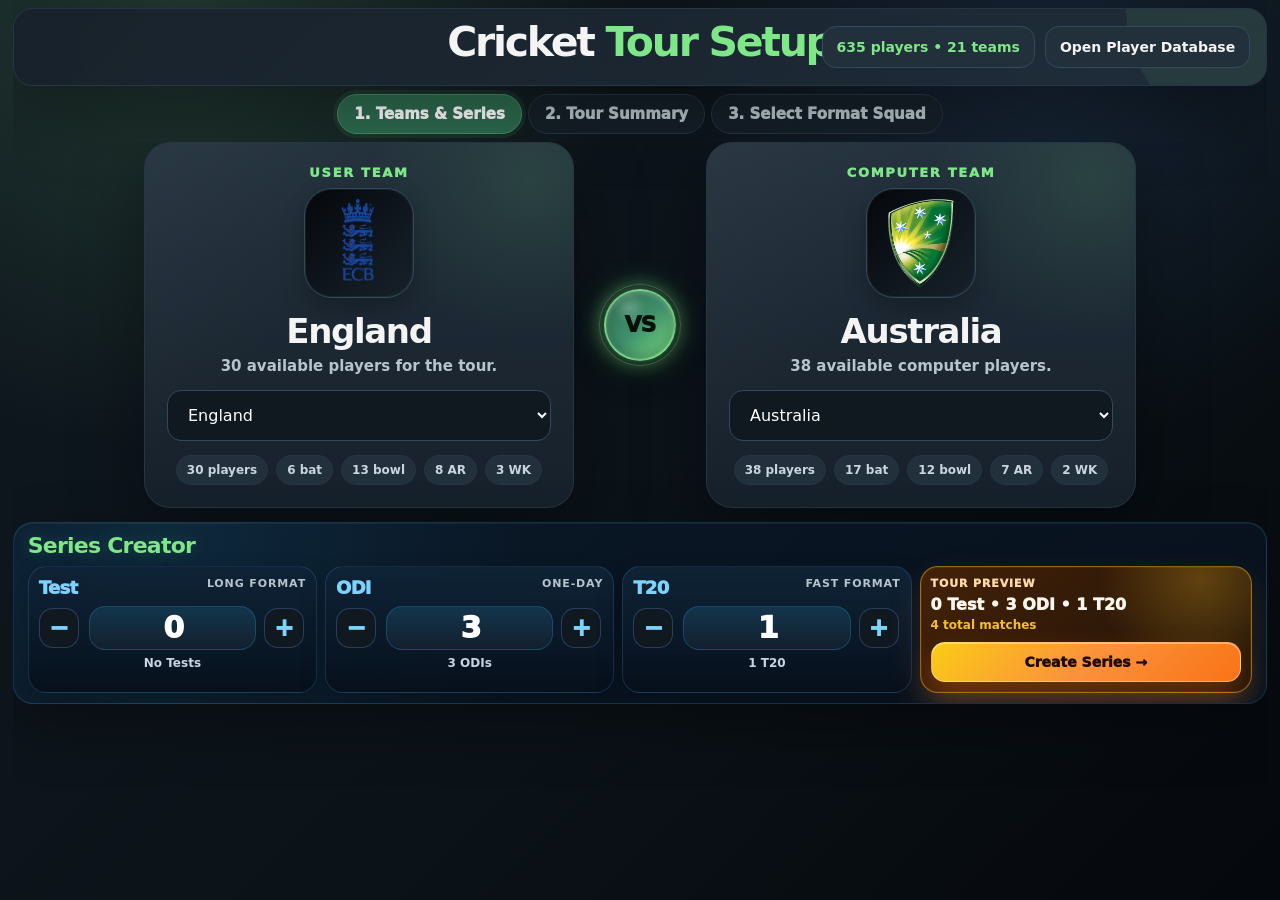
==== commit 5a8d5bcc: "back" ====
--- a/index.html
+++ b/index.html
@@ -4,7 +4,7 @@
   <meta charset="UTF-8" />
   <meta name="viewport" content="width=device-width, initial-scale=1.0" />
   <title>Cricket Tour Setup - JSON Ready</title>
-  <link rel="stylesheet" href="tour.css?v=1043" />
+  <link rel="stylesheet" href="tour.css?v=1044" />
 </head>
 <body class="app-loading main-page">
   <main class="page">
@@ -314,6 +314,6 @@
     </section>
   </main>
 
-  <script src="tour.js?v=1043"></script>
+  <script src="tour.js?v=1044"></script>
 </body>
 </html>
--- a/tour.css
+++ b/tour.css
@@ -2353,3 +2353,96 @@
   height: 40px !important;
 }
 
+/* =========================================================
+   SERIES CREATOR COLOR EMPHASIS
+   Create Series button becomes the main visual action
+========================================================= */
+
+/* Give the series area a cooler tone so the orange button stands out */
+body.main-page .series-panel {
+  background:
+    radial-gradient(circle at 12% 0%, rgba(56, 189, 248, 0.10), transparent 34%),
+    linear-gradient(135deg, rgba(10, 25, 41, 0.98), rgba(8, 18, 30, 0.96)) !important;
+  border: 1px solid rgba(56, 189, 248, 0.18) !important;
+}
+
+/* Counter cards: cooler, quieter colors */
+body.main-page .counter-card {
+  background:
+    linear-gradient(180deg, rgba(15, 36, 55, 0.98), rgba(7, 16, 28, 0.96)) !important;
+  border: 1px solid rgba(96, 165, 250, 0.18) !important;
+  box-shadow: 0 12px 26px rgba(0, 0, 0, 0.22) !important;
+}
+
+body.main-page .counter-top span {
+  color: #7dd3fc !important;
+}
+
+body.main-page .counter-control strong {
+  background:
+    linear-gradient(180deg, rgba(56, 189, 248, 0.15), rgba(255, 255, 255, 0.04)) !important;
+  border: 1px solid rgba(56, 189, 248, 0.22) !important;
+}
+
+body.main-page .counter-control button {
+  color: #7dd3fc !important;
+  border-color: rgba(96, 165, 250, 0.28) !important;
+}
+
+body.main-page .counter-control button:hover {
+  background: #0369a1 !important;
+  color: white !important;
+}
+
+/* Create card becomes the highlight */
+body.main-page .series-create-card {
+  background:
+    radial-gradient(circle at 85% 10%, rgba(251, 191, 36, 0.26), transparent 34%),
+    linear-gradient(135deg, rgba(69, 34, 8, 0.98), rgba(30, 18, 8, 0.98)) !important;
+  border: 1px solid rgba(251, 191, 36, 0.48) !important;
+  box-shadow:
+    0 16px 34px rgba(251, 146, 60, 0.16),
+    0 0 0 1px rgba(251, 191, 36, 0.08) inset !important;
+}
+
+/* Preview text in the create card */
+body.main-page .series-preview-label {
+  color: #fed7aa !important;
+}
+
+body.main-page .series-create-card strong {
+  color: #fff7ed !important;
+}
+
+body.main-page .series-create-card small {
+  color: #fbbf24 !important;
+}
+
+/* Main Create Series button */
+body.main-page .series-create-card button {
+  background:
+    linear-gradient(135deg, #facc15, #fb923c, #f97316) !important;
+  color: #1c0a00 !important;
+  border: 1px solid rgba(255, 237, 213, 0.45) !important;
+  box-shadow:
+    0 14px 28px rgba(249, 115, 22, 0.32),
+    inset 0 1px 0 rgba(255, 255, 255, 0.45) !important;
+  text-shadow: none !important;
+}
+
+/* Strong hover but not laggy */
+body.main-page .series-create-card button:hover {
+  background:
+    linear-gradient(135deg, #fde047, #fb923c, #ea580c) !important;
+  color: #120600 !important;
+  border-color: rgba(255, 237, 213, 0.75) !important;
+  box-shadow:
+    0 16px 34px rgba(249, 115, 22, 0.42),
+    0 0 0 4px rgba(251, 191, 36, 0.12) !important;
+}
+
+/* Small visual cue without animation lag */
+body.main-page .series-create-card button::after {
+  content: " →";
+  font-weight: 1000;
+}
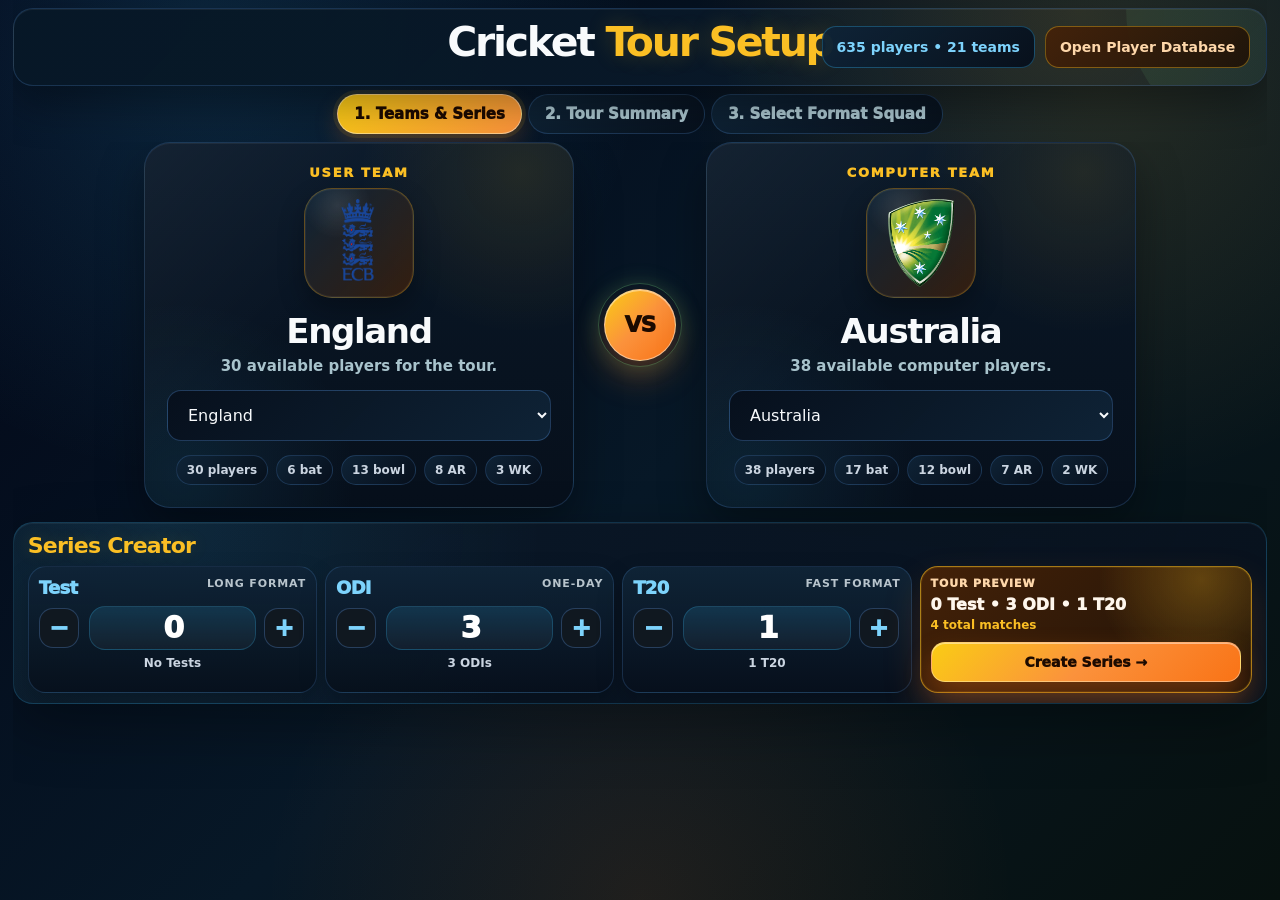
==== commit 9c653253: "tryd" ====
--- a/index.html
+++ b/index.html
@@ -4,7 +4,7 @@
   <meta charset="UTF-8" />
   <meta name="viewport" content="width=device-width, initial-scale=1.0" />
   <title>Cricket Tour Setup - JSON Ready</title>
-  <link rel="stylesheet" href="tour.css?v=1044" />
+  <link rel="stylesheet" href="tour.css?v=1045" />
 </head>
 <body class="app-loading main-page">
   <main class="page">
@@ -314,6 +314,6 @@
     </section>
   </main>
 
-  <script src="tour.js?v=1044"></script>
+  <script src="tour.js?v=1045"></script>
 </body>
 </html>
--- a/tour.css
+++ b/tour.css
@@ -2445,4 +2445,180 @@
 body.main-page .series-create-card button::after {
   content: " →";
   font-weight: 1000;
+}
+
+/* =========================================================
+   FULL MAIN PAGE THEME MATCH
+   Blue/gold setup page with Create Series emphasized
+========================================================= */
+
+/* Main page background */
+body.main-page {
+  background:
+    radial-gradient(circle at 16% 4%, rgba(56, 189, 248, 0.16), transparent 32%),
+    radial-gradient(circle at 86% 8%, rgba(251, 191, 36, 0.13), transparent 30%),
+    radial-gradient(circle at 50% 100%, rgba(249, 115, 22, 0.10), transparent 34%),
+    linear-gradient(135deg, #020617, #071827 52%, #07110f) !important;
+}
+
+/* Header / hero */
+body.main-page .hero {
+  background:
+    radial-gradient(circle at 85% 0%, rgba(251, 191, 36, 0.14), transparent 34%),
+    linear-gradient(135deg, rgba(7, 24, 39, 0.98), rgba(10, 25, 41, 0.94)) !important;
+  border: 1px solid rgba(96, 165, 250, 0.20) !important;
+  box-shadow:
+    0 18px 42px rgba(0, 0, 0, 0.34),
+    inset 0 1px 0 rgba(255, 255, 255, 0.06) !important;
+}
+
+body.main-page .main-hero-title {
+  color: #f8fafc !important;
+}
+
+body.main-page .main-hero-title span {
+  color: #fbbf24 !important;
+  text-shadow: 0 0 22px rgba(251, 191, 36, 0.22) !important;
+}
+
+/* Database pill and player database button */
+body.main-page .database-pill {
+  background:
+    linear-gradient(135deg, rgba(15, 36, 55, 0.98), rgba(7, 16, 28, 0.96)) !important;
+  border: 1px solid rgba(56, 189, 248, 0.30) !important;
+  color: #7dd3fc !important;
+}
+
+body.main-page .database-row .page-link,
+body.main-page .database-row button {
+  background:
+    linear-gradient(135deg, rgba(69, 34, 8, 0.92), rgba(30, 18, 8, 0.92)) !important;
+  border: 1px solid rgba(251, 191, 36, 0.38) !important;
+  color: #fed7aa !important;
+}
+
+body.main-page .database-row .page-link:hover,
+body.main-page .database-row button:hover {
+  background:
+    linear-gradient(135deg, rgba(251, 191, 36, 0.22), rgba(249, 115, 22, 0.18)) !important;
+  color: #fff7ed !important;
+}
+
+/* Step pills */
+body.main-page .step {
+  background:
+    linear-gradient(135deg, rgba(15, 36, 55, 0.94), rgba(7, 16, 28, 0.94)) !important;
+  border: 1px solid rgba(96, 165, 250, 0.20) !important;
+  color: #a8c3cc !important;
+}
+
+body.main-page .step.active {
+  background:
+    linear-gradient(135deg, #facc15, #fb923c) !important;
+  border-color: rgba(255, 237, 213, 0.55) !important;
+  color: #1c0a00 !important;
+  box-shadow:
+    0 10px 24px rgba(249, 115, 22, 0.22),
+    0 0 0 4px rgba(251, 191, 36, 0.10) !important;
+}
+
+/* Team cards */
+body.main-page .team-card {
+  background:
+    radial-gradient(circle at 88% 8%, rgba(251, 191, 36, 0.10), transparent 32%),
+    radial-gradient(circle at 8% 92%, rgba(56, 189, 248, 0.10), transparent 34%),
+    linear-gradient(180deg, rgba(10, 25, 41, 0.98), rgba(7, 16, 28, 0.98)) !important;
+  border: 1px solid rgba(96, 165, 250, 0.20) !important;
+  box-shadow:
+    0 20px 46px rgba(0, 0, 0, 0.34),
+    inset 0 1px 0 rgba(255, 255, 255, 0.055) !important;
+}
+
+body.main-page .team-label {
+  color: #fbbf24 !important;
+}
+
+body.main-page .team-card h2 {
+  color: #f8fafc !important;
+}
+
+body.main-page .team-card p {
+  color: #a8c3cc !important;
+}
+
+/* Logo frames */
+body.main-page .logo-frame {
+  background:
+    radial-gradient(circle at 30% 15%, rgba(255, 255, 255, 0.10), transparent 28%),
+    linear-gradient(135deg, rgba(15, 36, 55, 0.98), rgba(69, 34, 8, 0.72)) !important;
+  border: 1px solid rgba(251, 191, 36, 0.28) !important;
+  box-shadow:
+    inset 0 0 0 1px rgba(255, 255, 255, 0.055),
+    0 12px 26px rgba(0, 0, 0, 0.28) !important;
+}
+
+body.main-page .logo-fallback {
+  border-color: rgba(251, 191, 36, 0.55) !important;
+  color: #fbbf24 !important;
+  background: rgba(15, 36, 55, 0.95) !important;
+}
+
+/* Team dropdowns */
+body.main-page .team-card select {
+  background:
+    linear-gradient(135deg, rgba(7, 16, 28, 0.98), rgba(15, 36, 55, 0.96)) !important;
+  border: 1px solid rgba(96, 165, 250, 0.28) !important;
+  color: #f8fafc !important;
+}
+
+body.main-page .team-card select:focus {
+  border-color: rgba(251, 191, 36, 0.70) !important;
+  box-shadow: 0 0 0 4px rgba(251, 191, 36, 0.10) !important;
+}
+
+/* Team stats */
+body.main-page .mini-stat {
+  background:
+    linear-gradient(135deg, rgba(15, 36, 55, 0.96), rgba(7, 16, 28, 0.96)) !important;
+  border: 1px solid rgba(96, 165, 250, 0.20) !important;
+  color: #cbd5e1 !important;
+}
+
+/* VS circle */
+body.main-page .vs-card span {
+  background:
+    linear-gradient(135deg, #facc15, #fb923c, #f97316) !important;
+  border: 1px solid rgba(255, 237, 213, 0.60) !important;
+  color: #1c0a00 !important;
+  box-shadow:
+    0 16px 34px rgba(249, 115, 22, 0.30),
+    inset 0 1px 0 rgba(255, 255, 255, 0.42) !important;
+}
+
+/* Series panel title */
+body.main-page .series-panel h2 {
+  color: #fbbf24 !important;
+  text-shadow: 0 0 18px rgba(251, 191, 36, 0.16) !important;
+}
+
+/* Message box */
+body.main-page #setupMsg {
+  background: rgba(7, 16, 28, 0.96) !important;
+  border-color: rgba(251, 191, 36, 0.28) !important;
+}
+
+/* Keep the Create Series card strongest */
+body.main-page .series-create-card {
+  border-color: rgba(251, 191, 36, 0.58) !important;
+  box-shadow:
+    0 18px 38px rgba(249, 115, 22, 0.18),
+    0 0 0 1px rgba(251, 191, 36, 0.10) inset !important;
+}
+
+body.main-page .series-create-card button {
+  transform: none !important;
+}
+
+body.main-page .series-create-card button:hover {
+  transform: none !important;
 }
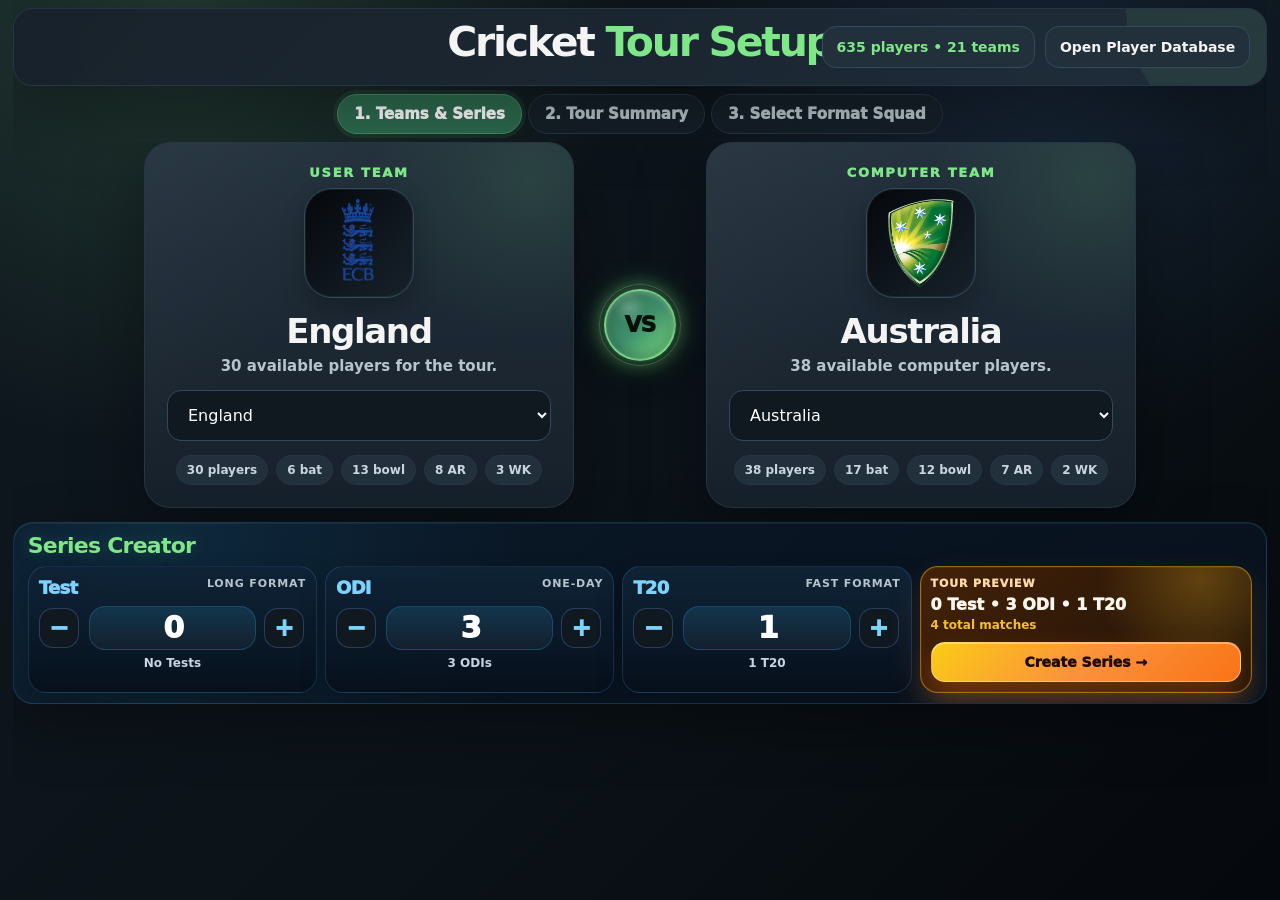
==== commit f84cf9d7: "fv" ====
--- a/index.html
+++ b/index.html
@@ -4,7 +4,7 @@
   <meta charset="UTF-8" />
   <meta name="viewport" content="width=device-width, initial-scale=1.0" />
   <title>Cricket Tour Setup - JSON Ready</title>
-  <link rel="stylesheet" href="tour.css?v=1045" />
+  <link rel="stylesheet" href="tour.css?v=1046" />
 </head>
 <body class="app-loading main-page">
   <main class="page">
@@ -314,6 +314,6 @@
     </section>
   </main>
 
-  <script src="tour.js?v=1045"></script>
+  <script src="tour.js?v=1046"></script>
 </body>
 </html>
--- a/tour.css
+++ b/tour.css
@@ -2447,178 +2447,3 @@
   font-weight: 1000;
 }
 
-/* =========================================================
-   FULL MAIN PAGE THEME MATCH
-   Blue/gold setup page with Create Series emphasized
-========================================================= */
-
-/* Main page background */
-body.main-page {
-  background:
-    radial-gradient(circle at 16% 4%, rgba(56, 189, 248, 0.16), transparent 32%),
-    radial-gradient(circle at 86% 8%, rgba(251, 191, 36, 0.13), transparent 30%),
-    radial-gradient(circle at 50% 100%, rgba(249, 115, 22, 0.10), transparent 34%),
-    linear-gradient(135deg, #020617, #071827 52%, #07110f) !important;
-}
-
-/* Header / hero */
-body.main-page .hero {
-  background:
-    radial-gradient(circle at 85% 0%, rgba(251, 191, 36, 0.14), transparent 34%),
-    linear-gradient(135deg, rgba(7, 24, 39, 0.98), rgba(10, 25, 41, 0.94)) !important;
-  border: 1px solid rgba(96, 165, 250, 0.20) !important;
-  box-shadow:
-    0 18px 42px rgba(0, 0, 0, 0.34),
-    inset 0 1px 0 rgba(255, 255, 255, 0.06) !important;
-}
-
-body.main-page .main-hero-title {
-  color: #f8fafc !important;
-}
-
-body.main-page .main-hero-title span {
-  color: #fbbf24 !important;
-  text-shadow: 0 0 22px rgba(251, 191, 36, 0.22) !important;
-}
-
-/* Database pill and player database button */
-body.main-page .database-pill {
-  background:
-    linear-gradient(135deg, rgba(15, 36, 55, 0.98), rgba(7, 16, 28, 0.96)) !important;
-  border: 1px solid rgba(56, 189, 248, 0.30) !important;
-  color: #7dd3fc !important;
-}
-
-body.main-page .database-row .page-link,
-body.main-page .database-row button {
-  background:
-    linear-gradient(135deg, rgba(69, 34, 8, 0.92), rgba(30, 18, 8, 0.92)) !important;
-  border: 1px solid rgba(251, 191, 36, 0.38) !important;
-  color: #fed7aa !important;
-}
-
-body.main-page .database-row .page-link:hover,
-body.main-page .database-row button:hover {
-  background:
-    linear-gradient(135deg, rgba(251, 191, 36, 0.22), rgba(249, 115, 22, 0.18)) !important;
-  color: #fff7ed !important;
-}
-
-/* Step pills */
-body.main-page .step {
-  background:
-    linear-gradient(135deg, rgba(15, 36, 55, 0.94), rgba(7, 16, 28, 0.94)) !important;
-  border: 1px solid rgba(96, 165, 250, 0.20) !important;
-  color: #a8c3cc !important;
-}
-
-body.main-page .step.active {
-  background:
-    linear-gradient(135deg, #facc15, #fb923c) !important;
-  border-color: rgba(255, 237, 213, 0.55) !important;
-  color: #1c0a00 !important;
-  box-shadow:
-    0 10px 24px rgba(249, 115, 22, 0.22),
-    0 0 0 4px rgba(251, 191, 36, 0.10) !important;
-}
-
-/* Team cards */
-body.main-page .team-card {
-  background:
-    radial-gradient(circle at 88% 8%, rgba(251, 191, 36, 0.10), transparent 32%),
-    radial-gradient(circle at 8% 92%, rgba(56, 189, 248, 0.10), transparent 34%),
-    linear-gradient(180deg, rgba(10, 25, 41, 0.98), rgba(7, 16, 28, 0.98)) !important;
-  border: 1px solid rgba(96, 165, 250, 0.20) !important;
-  box-shadow:
-    0 20px 46px rgba(0, 0, 0, 0.34),
-    inset 0 1px 0 rgba(255, 255, 255, 0.055) !important;
-}
-
-body.main-page .team-label {
-  color: #fbbf24 !important;
-}
-
-body.main-page .team-card h2 {
-  color: #f8fafc !important;
-}
-
-body.main-page .team-card p {
-  color: #a8c3cc !important;
-}
-
-/* Logo frames */
-body.main-page .logo-frame {
-  background:
-    radial-gradient(circle at 30% 15%, rgba(255, 255, 255, 0.10), transparent 28%),
-    linear-gradient(135deg, rgba(15, 36, 55, 0.98), rgba(69, 34, 8, 0.72)) !important;
-  border: 1px solid rgba(251, 191, 36, 0.28) !important;
-  box-shadow:
-    inset 0 0 0 1px rgba(255, 255, 255, 0.055),
-    0 12px 26px rgba(0, 0, 0, 0.28) !important;
-}
-
-body.main-page .logo-fallback {
-  border-color: rgba(251, 191, 36, 0.55) !important;
-  color: #fbbf24 !important;
-  background: rgba(15, 36, 55, 0.95) !important;
-}
-
-/* Team dropdowns */
-body.main-page .team-card select {
-  background:
-    linear-gradient(135deg, rgba(7, 16, 28, 0.98), rgba(15, 36, 55, 0.96)) !important;
-  border: 1px solid rgba(96, 165, 250, 0.28) !important;
-  color: #f8fafc !important;
-}
-
-body.main-page .team-card select:focus {
-  border-color: rgba(251, 191, 36, 0.70) !important;
-  box-shadow: 0 0 0 4px rgba(251, 191, 36, 0.10) !important;
-}
-
-/* Team stats */
-body.main-page .mini-stat {
-  background:
-    linear-gradient(135deg, rgba(15, 36, 55, 0.96), rgba(7, 16, 28, 0.96)) !important;
-  border: 1px solid rgba(96, 165, 250, 0.20) !important;
-  color: #cbd5e1 !important;
-}
-
-/* VS circle */
-body.main-page .vs-card span {
-  background:
-    linear-gradient(135deg, #facc15, #fb923c, #f97316) !important;
-  border: 1px solid rgba(255, 237, 213, 0.60) !important;
-  color: #1c0a00 !important;
-  box-shadow:
-    0 16px 34px rgba(249, 115, 22, 0.30),
-    inset 0 1px 0 rgba(255, 255, 255, 0.42) !important;
-}
-
-/* Series panel title */
-body.main-page .series-panel h2 {
-  color: #fbbf24 !important;
-  text-shadow: 0 0 18px rgba(251, 191, 36, 0.16) !important;
-}
-
-/* Message box */
-body.main-page #setupMsg {
-  background: rgba(7, 16, 28, 0.96) !important;
-  border-color: rgba(251, 191, 36, 0.28) !important;
-}
-
-/* Keep the Create Series card strongest */
-body.main-page .series-create-card {
-  border-color: rgba(251, 191, 36, 0.58) !important;
-  box-shadow:
-    0 18px 38px rgba(249, 115, 22, 0.18),
-    0 0 0 1px rgba(251, 191, 36, 0.10) inset !important;
-}
-
-body.main-page .series-create-card button {
-  transform: none !important;
-}
-
-body.main-page .series-create-card button:hover {
-  transform: none !important;
-}
